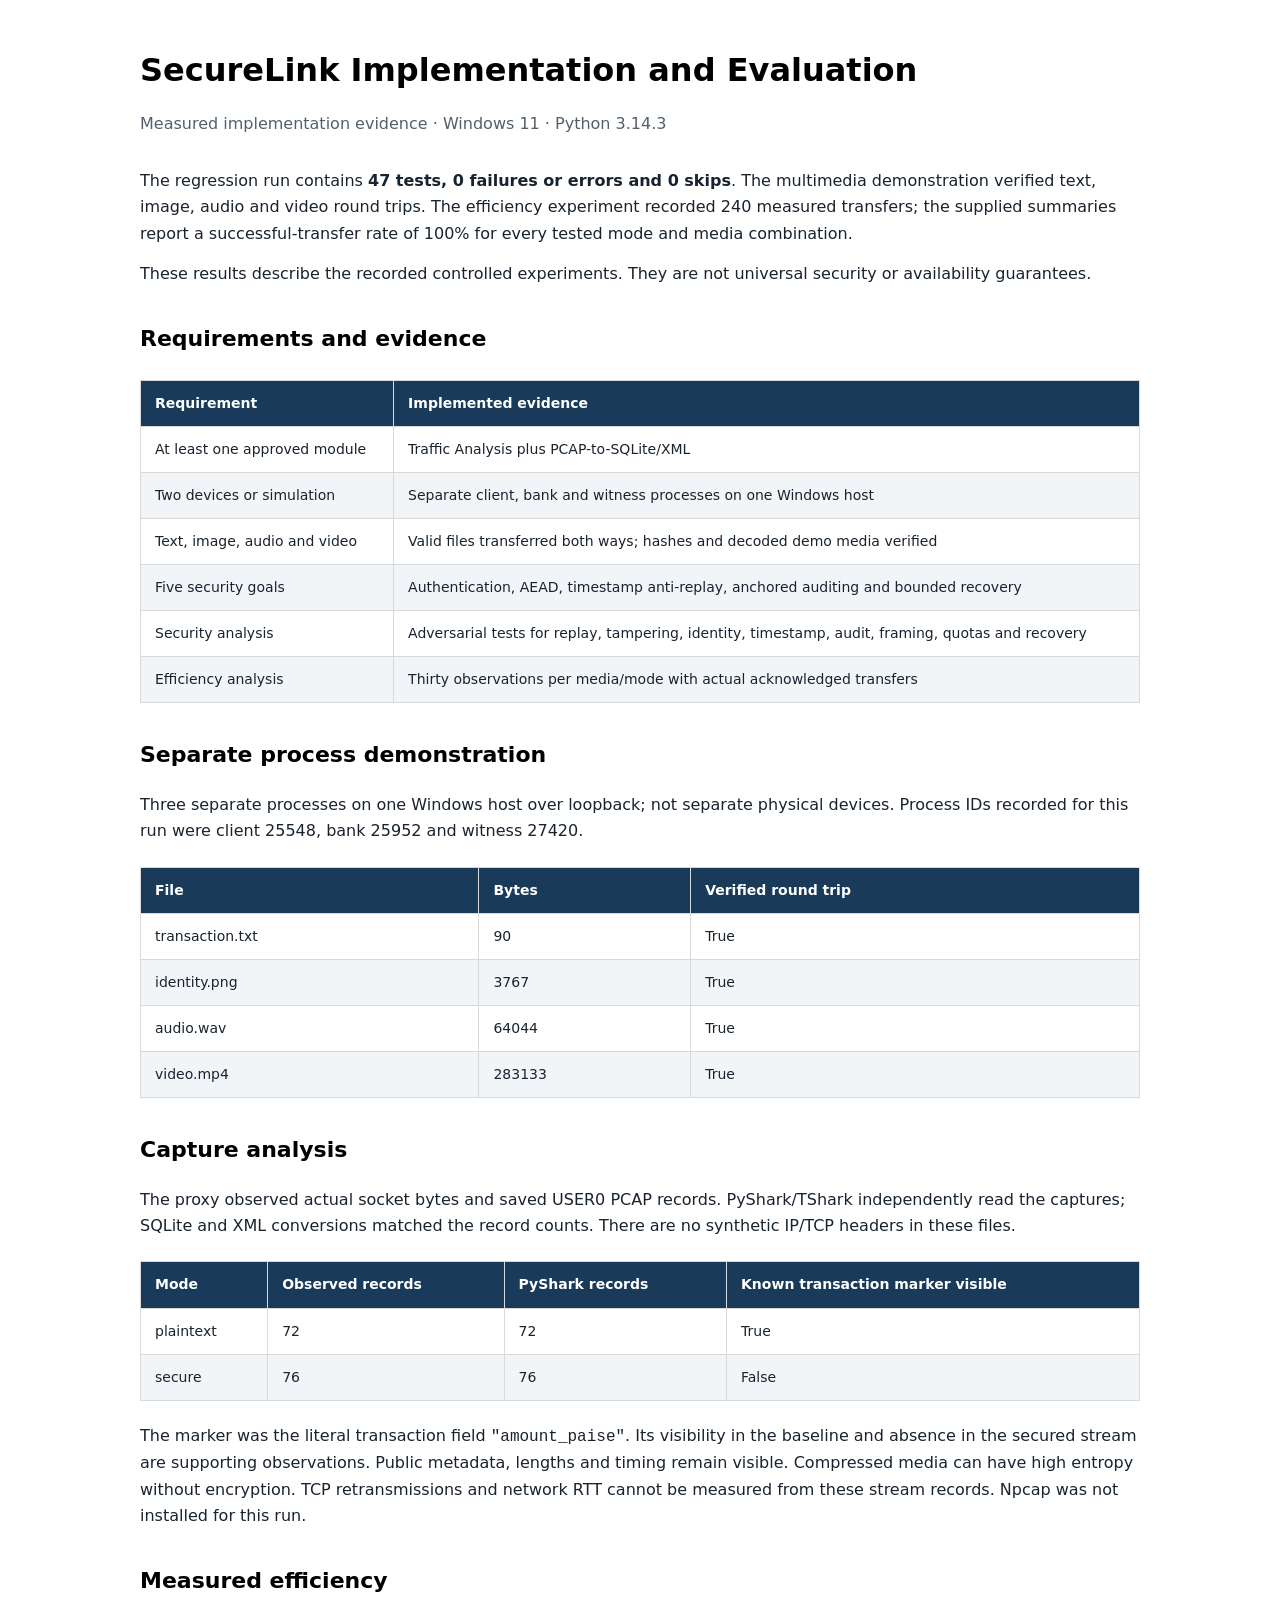
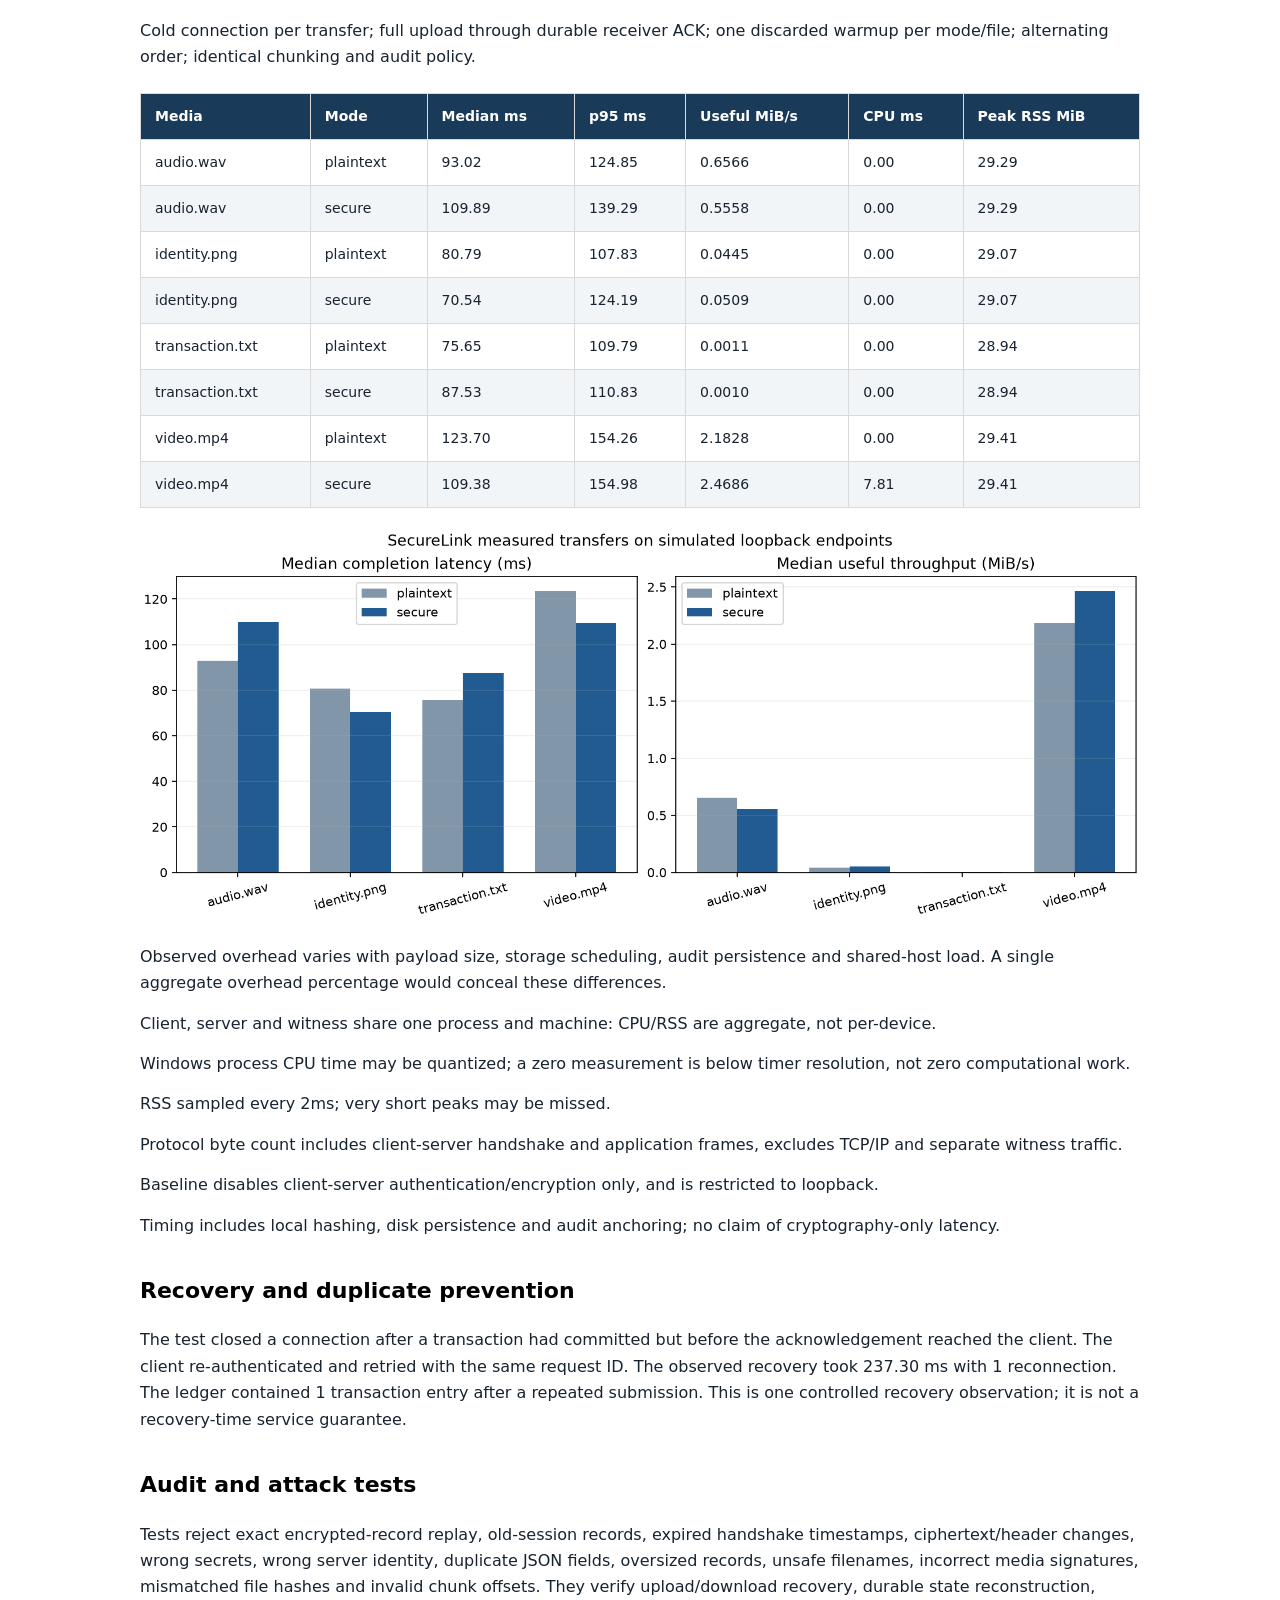
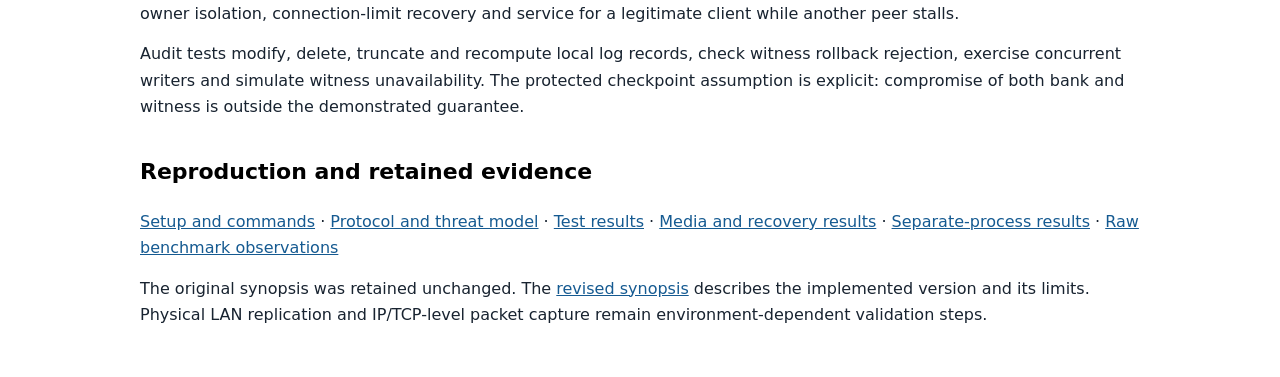
==== docs/EVALUATION.html @ 0df50b8c "Implement SecureLink multimedia security framework and evaluation" ====
<!doctype html><html lang="en"><head><meta charset="utf-8"><meta name="viewport" content="width=device-width,initial-scale=1"><title>SecureLink Implementation and Evaluation</title><style>body{font:16px/1.65 system-ui,Segoe UI,sans-serif;color:#182330;max-width:1000px;margin:50px auto;padding:0 30px}h1{font-size:32px;line-height:1.25;color:#000}h2{font-size:22px;margin-top:34px;color:#000}p{margin:14px 0}table{border-collapse:collapse;width:100%;margin:22px 0;font-size:14px}th,td{border:1px solid #d9d9d9;padding:11px 14px;text-align:left;vertical-align:middle}th{background:#193b59;color:white}tr:nth-child(even){background:#f2f5f8}a{color:#155a91}img{max-width:100%;height:auto}small{color:#4c5865}.meta{color:#52606e;margin-bottom:30px}@media print{body{font-size:11pt;max-width:none;margin:0;padding:0}h1{font-size:22pt}h2{font-size:15pt;break-after:avoid}table{font-size:9pt}tr{break-inside:avoid}a{color:inherit}@page{margin:20mm}}</style></head><body><h1>SecureLink Implementation and Evaluation</h1><p class="meta">Measured implementation evidence · Windows 11 · Python 3.14.3</p><p>The regression run contains <strong>47 tests, 0 failures or errors and 0 skips</strong>. The multimedia demonstration verified text, image, audio and video round trips. The efficiency experiment recorded 240 measured transfers; the supplied summaries report a successful-transfer rate of 100% for every tested mode and media combination.</p><p>These results describe the recorded controlled experiments. They are not universal security or availability guarantees.</p><h2>Requirements and evidence</h2><table><thead><tr><th>Requirement</th><th>Implemented evidence</th></tr></thead><tbody><tr><td>At least one approved module</td><td>Traffic Analysis plus PCAP-to-SQLite/XML</td></tr><tr><td>Two devices or simulation</td><td>Separate client, bank and witness processes on one Windows host</td></tr><tr><td>Text, image, audio and video</td><td>Valid files transferred both ways; hashes and decoded demo media verified</td></tr><tr><td>Five security goals</td><td>Authentication, AEAD, timestamp anti-replay, anchored auditing and bounded recovery</td></tr><tr><td>Security analysis</td><td>Adversarial tests for replay, tampering, identity, timestamp, audit, framing, quotas and recovery</td></tr><tr><td>Efficiency analysis</td><td>Thirty observations per media/mode with actual acknowledged transfers</td></tr></tbody></table><h2>Separate process demonstration</h2><p>Three separate processes on one Windows host over loopback; not separate physical devices. Process IDs recorded for this run were client 25548, bank 25952 and witness 27420.</p><table><thead><tr><th>File</th><th>Bytes</th><th>Verified round trip</th></tr></thead><tbody><tr><td>transaction.txt</td><td>90</td><td>True</td></tr><tr><td>identity.png</td><td>3767</td><td>True</td></tr><tr><td>audio.wav</td><td>64044</td><td>True</td></tr><tr><td>video.mp4</td><td>283133</td><td>True</td></tr></tbody></table><h2>Capture analysis</h2><p>The proxy observed actual socket bytes and saved USER0 PCAP records. PyShark/TShark independently read the captures; SQLite and XML conversions matched the record counts. There are no synthetic IP/TCP headers in these files.</p><table><thead><tr><th>Mode</th><th>Observed records</th><th>PyShark records</th><th>Known transaction marker visible</th></tr></thead><tbody><tr><td>plaintext</td><td>72</td><td>72</td><td>True</td></tr><tr><td>secure</td><td>76</td><td>76</td><td>False</td></tr></tbody></table><p>The marker was the literal transaction field <code>"amount_paise"</code>. Its visibility in the baseline and absence in the secured stream are supporting observations. Public metadata, lengths and timing remain visible. Compressed media can have high entropy without encryption. TCP retransmissions and network RTT cannot be measured from these stream records. Npcap was not installed for this run.</p><h2>Measured efficiency</h2><p>Cold connection per transfer; full upload through durable receiver ACK; one discarded warmup per mode/file; alternating order; identical chunking and audit policy.</p><table><thead><tr><th>Media</th><th>Mode</th><th>Median ms</th><th>p95 ms</th><th>Useful MiB/s</th><th>CPU ms</th><th>Peak RSS MiB</th></tr></thead><tbody><tr><td>audio.wav</td><td>plaintext</td><td>93.02</td><td>124.85</td><td>0.6566</td><td>0.00</td><td>29.29</td></tr><tr><td>audio.wav</td><td>secure</td><td>109.89</td><td>139.29</td><td>0.5558</td><td>0.00</td><td>29.29</td></tr><tr><td>identity.png</td><td>plaintext</td><td>80.79</td><td>107.83</td><td>0.0445</td><td>0.00</td><td>29.07</td></tr><tr><td>identity.png</td><td>secure</td><td>70.54</td><td>124.19</td><td>0.0509</td><td>0.00</td><td>29.07</td></tr><tr><td>transaction.txt</td><td>plaintext</td><td>75.65</td><td>109.79</td><td>0.0011</td><td>0.00</td><td>28.94</td></tr><tr><td>transaction.txt</td><td>secure</td><td>87.53</td><td>110.83</td><td>0.0010</td><td>0.00</td><td>28.94</td></tr><tr><td>video.mp4</td><td>plaintext</td><td>123.70</td><td>154.26</td><td>2.1828</td><td>0.00</td><td>29.41</td></tr><tr><td>video.mp4</td><td>secure</td><td>109.38</td><td>154.98</td><td>2.4686</td><td>7.81</td><td>29.41</td></tr></tbody></table><img src="../results/benchmark_v3/comparison.png" alt="Measured median latency and useful throughput for four media types in secured and plaintext modes"><p>Observed overhead varies with payload size, storage scheduling, audit persistence and shared-host load. A single aggregate overhead percentage would conceal these differences.</p><p>Client, server and witness share one process and machine: CPU/RSS are aggregate, not per-device.</p><p>Windows process CPU time may be quantized; a zero measurement is below timer resolution, not zero computational work.</p><p>RSS sampled every 2ms; very short peaks may be missed.</p><p>Protocol byte count includes client-server handshake and application frames, excludes TCP/IP and separate witness traffic.</p><p>Baseline disables client-server authentication/encryption only, and is restricted to loopback.</p><p>Timing includes local hashing, disk persistence and audit anchoring; no claim of cryptography-only latency.</p><h2>Recovery and duplicate prevention</h2><p>The test closed a connection after a transaction had committed but before the acknowledgement reached the client. The client re-authenticated and retried with the same request ID. The observed recovery took 237.30 ms with 1 reconnection. The ledger contained 1 transaction entry after a repeated submission. This is one controlled recovery observation; it is not a recovery-time service guarantee.</p><h2>Audit and attack tests</h2><p>Tests reject exact encrypted-record replay, old-session records, expired handshake timestamps, ciphertext/header changes, wrong secrets, wrong server identity, duplicate JSON fields, oversized records, unsafe filenames, incorrect media signatures, mismatched file hashes and invalid chunk offsets. They verify upload/download recovery, durable state reconstruction, owner isolation, connection-limit recovery and service for a legitimate client while another peer stalls.</p><p>Audit tests modify, delete, truncate and recompute local log records, check witness rollback rejection, exercise concurrent writers and simulate witness unavailability. The protected checkpoint assumption is explicit: compromise of both bank and witness is outside the demonstrated guarantee.</p><h2>Reproduction and retained evidence</h2><p><a href="../README.md">Setup and commands</a> · <a href="PROTOCOL.md">Protocol and threat model</a> · <a href="../results/security_tests.xml">Test results</a> · <a href="../results/demo_v3/demo_results.json">Media and recovery results</a> · <a href="../results/two_process_v3/results.json">Separate-process results</a> · <a href="../results/benchmark_v3/measurements.csv">Raw benchmark observations</a></p><p>The original synopsis was retained unchanged. The <a href="SYNOPSIS.html">revised synopsis</a> describes the implemented version and its limits. Physical LAN replication and IP/TCP-level packet capture remain environment-dependent validation steps.</p></body></html>
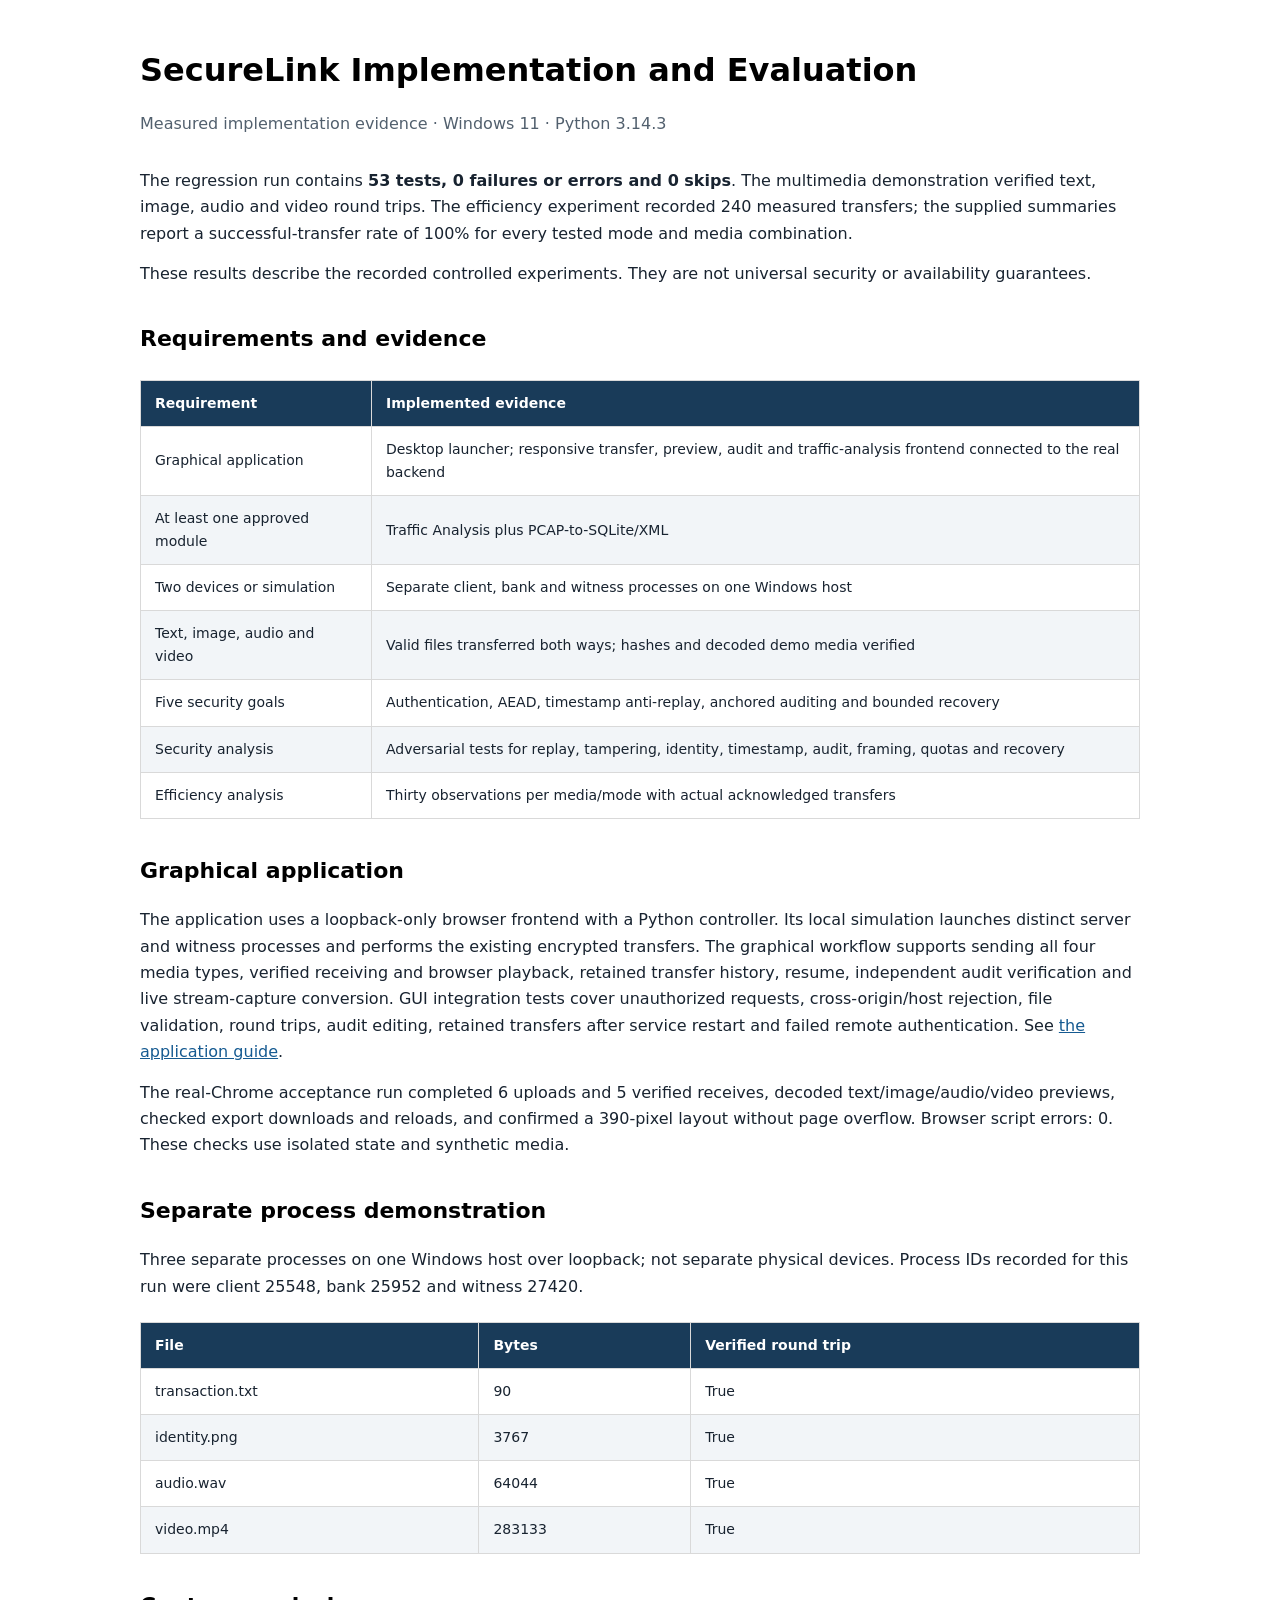
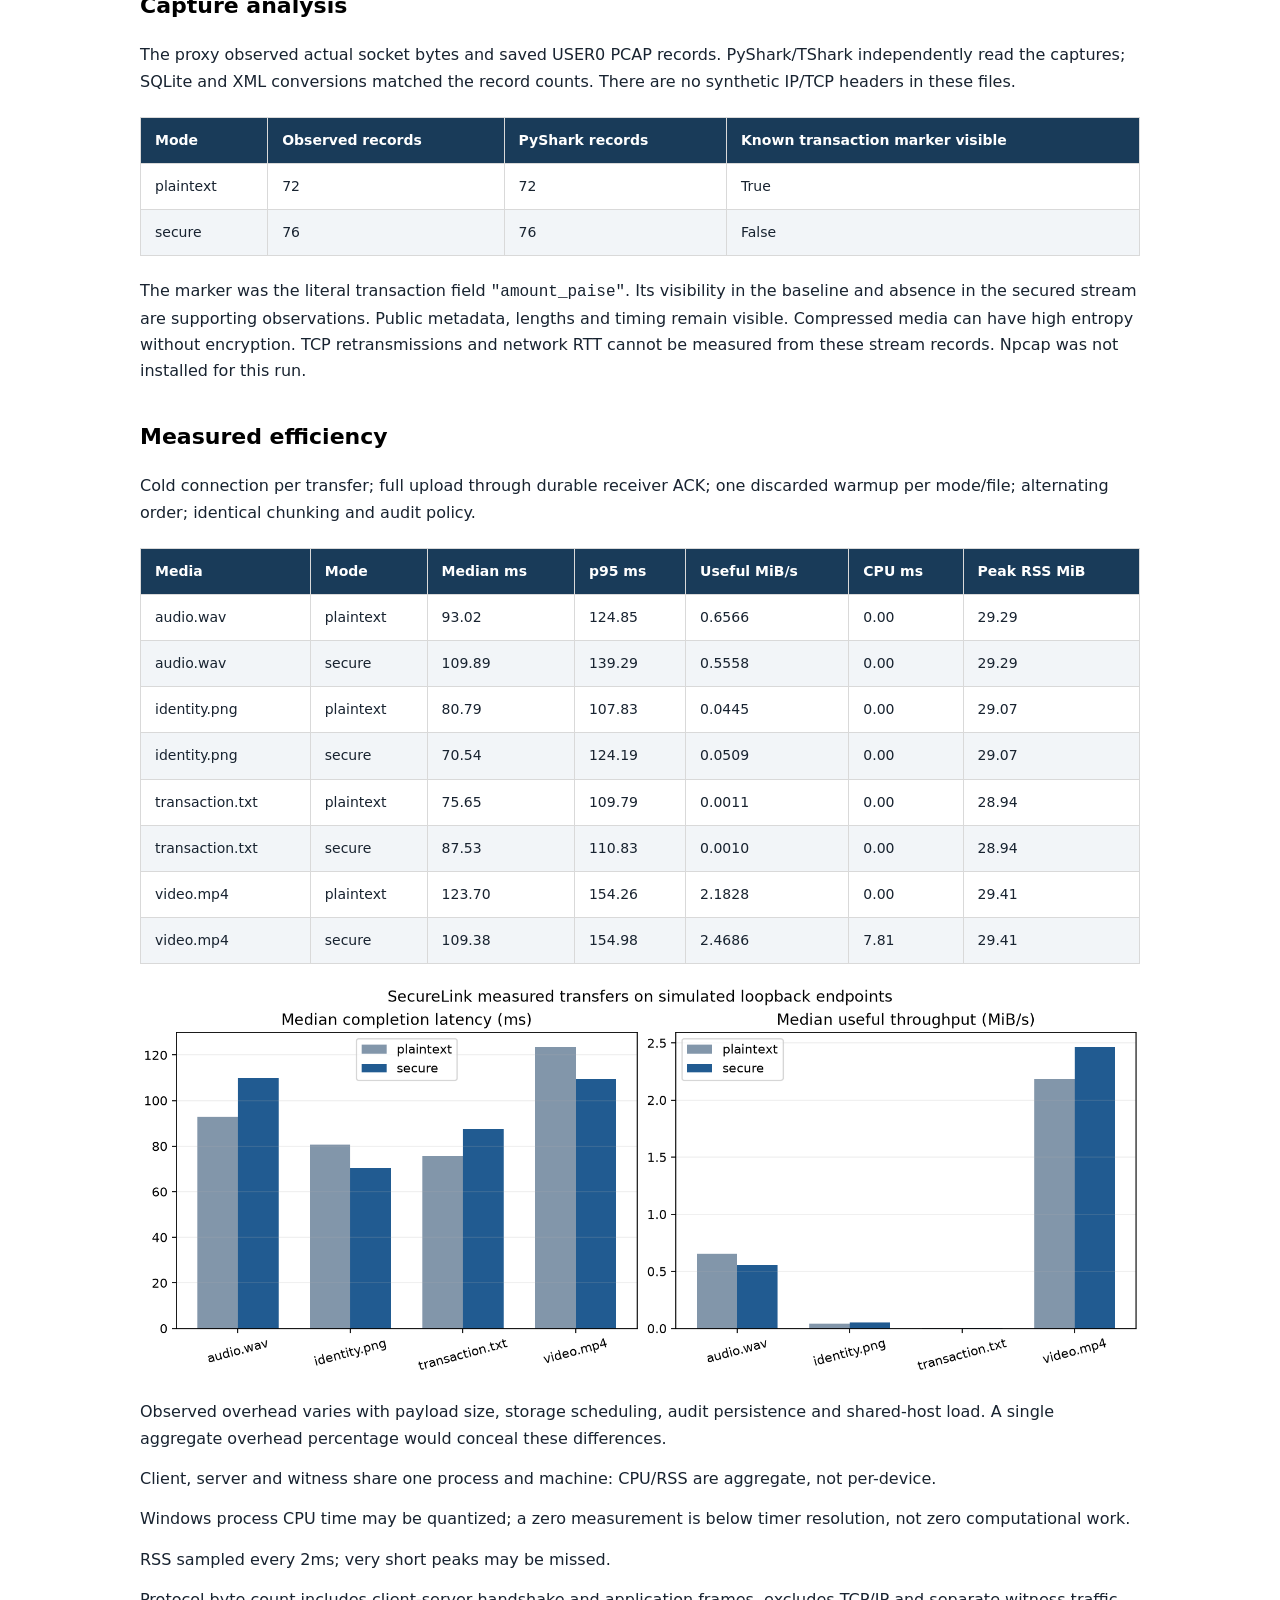
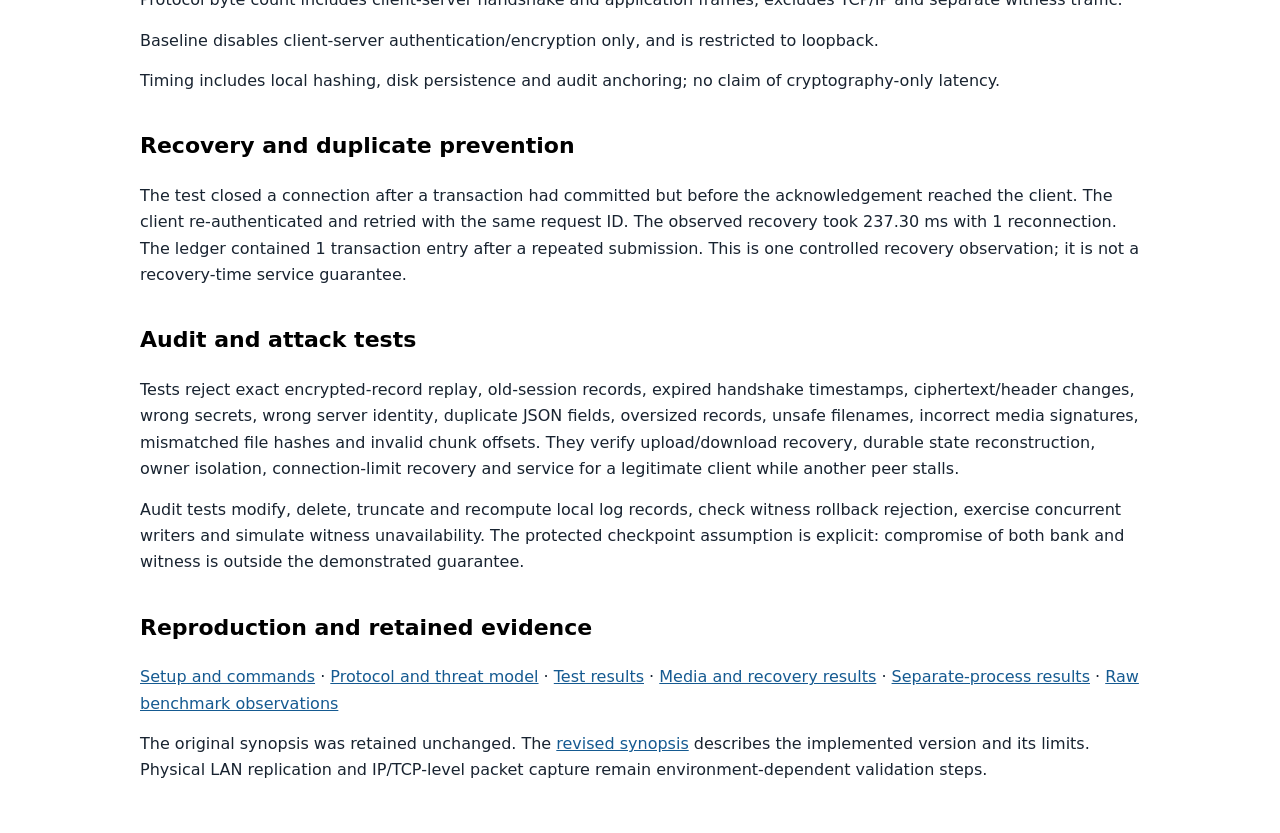
==== commit d35a0cfa: "Add graphical SecureLink application with multimedia previews and security dashboard" ====
--- a/docs/EVALUATION.html
+++ b/docs/EVALUATION.html
@@ -1 +1 @@
-<!doctype html><html lang="en"><head><meta charset="utf-8"><meta name="viewport" content="width=device-width,initial-scale=1"><title>SecureLink Implementation and Evaluation</title><style>body{font:16px/1.65 system-ui,Segoe UI,sans-serif;color:#182330;max-width:1000px;margin:50px auto;padding:0 30px}h1{font-size:32px;line-height:1.25;color:#000}h2{font-size:22px;margin-top:34px;color:#000}p{margin:14px 0}table{border-collapse:collapse;width:100%;margin:22px 0;font-size:14px}th,td{border:1px solid #d9d9d9;padding:11px 14px;text-align:left;vertical-align:middle}th{background:#193b59;color:white}tr:nth-child(even){background:#f2f5f8}a{color:#155a91}img{max-width:100%;height:auto}small{color:#4c5865}.meta{color:#52606e;margin-bottom:30px}@media print{body{font-size:11pt;max-width:none;margin:0;padding:0}h1{font-size:22pt}h2{font-size:15pt;break-after:avoid}table{font-size:9pt}tr{break-inside:avoid}a{color:inherit}@page{margin:20mm}}</style></head><body><h1>SecureLink Implementation and Evaluation</h1><p class="meta">Measured implementation evidence · Windows 11 · Python 3.14.3</p><p>The regression run contains <strong>47 tests, 0 failures or errors and 0 skips</strong>. The multimedia demonstration verified text, image, audio and video round trips. The efficiency experiment recorded 240 measured transfers; the supplied summaries report a successful-transfer rate of 100% for every tested mode and media combination.</p><p>These results describe the recorded controlled experiments. They are not universal security or availability guarantees.</p><h2>Requirements and evidence</h2><table><thead><tr><th>Requirement</th><th>Implemented evidence</th></tr></thead><tbody><tr><td>At least one approved module</td><td>Traffic Analysis plus PCAP-to-SQLite/XML</td></tr><tr><td>Two devices or simulation</td><td>Separate client, bank and witness processes on one Windows host</td></tr><tr><td>Text, image, audio and video</td><td>Valid files transferred both ways; hashes and decoded demo media verified</td></tr><tr><td>Five security goals</td><td>Authentication, AEAD, timestamp anti-replay, anchored auditing and bounded recovery</td></tr><tr><td>Security analysis</td><td>Adversarial tests for replay, tampering, identity, timestamp, audit, framing, quotas and recovery</td></tr><tr><td>Efficiency analysis</td><td>Thirty observations per media/mode with actual acknowledged transfers</td></tr></tbody></table><h2>Separate process demonstration</h2><p>Three separate processes on one Windows host over loopback; not separate physical devices. Process IDs recorded for this run were client 25548, bank 25952 and witness 27420.</p><table><thead><tr><th>File</th><th>Bytes</th><th>Verified round trip</th></tr></thead><tbody><tr><td>transaction.txt</td><td>90</td><td>True</td></tr><tr><td>identity.png</td><td>3767</td><td>True</td></tr><tr><td>audio.wav</td><td>64044</td><td>True</td></tr><tr><td>video.mp4</td><td>283133</td><td>True</td></tr></tbody></table><h2>Capture analysis</h2><p>The proxy observed actual socket bytes and saved USER0 PCAP records. PyShark/TShark independently read the captures; SQLite and XML conversions matched the record counts. There are no synthetic IP/TCP headers in these files.</p><table><thead><tr><th>Mode</th><th>Observed records</th><th>PyShark records</th><th>Known transaction marker visible</th></tr></thead><tbody><tr><td>plaintext</td><td>72</td><td>72</td><td>True</td></tr><tr><td>secure</td><td>76</td><td>76</td><td>False</td></tr></tbody></table><p>The marker was the literal transaction field <code>"amount_paise"</code>. Its visibility in the baseline and absence in the secured stream are supporting observations. Public metadata, lengths and timing remain visible. Compressed media can have high entropy without encryption. TCP retransmissions and network RTT cannot be measured from these stream records. Npcap was not installed for this run.</p><h2>Measured efficiency</h2><p>Cold connection per transfer; full upload through durable receiver ACK; one discarded warmup per mode/file; alternating order; identical chunking and audit policy.</p><table><thead><tr><th>Media</th><th>Mode</th><th>Median ms</th><th>p95 ms</th><th>Useful MiB/s</th><th>CPU ms</th><th>Peak RSS MiB</th></tr></thead><tbody><tr><td>audio.wav</td><td>plaintext</td><td>93.02</td><td>124.85</td><td>0.6566</td><td>0.00</td><td>29.29</td></tr><tr><td>audio.wav</td><td>secure</td><td>109.89</td><td>139.29</td><td>0.5558</td><td>0.00</td><td>29.29</td></tr><tr><td>identity.png</td><td>plaintext</td><td>80.79</td><td>107.83</td><td>0.0445</td><td>0.00</td><td>29.07</td></tr><tr><td>identity.png</td><td>secure</td><td>70.54</td><td>124.19</td><td>0.0509</td><td>0.00</td><td>29.07</td></tr><tr><td>transaction.txt</td><td>plaintext</td><td>75.65</td><td>109.79</td><td>0.0011</td><td>0.00</td><td>28.94</td></tr><tr><td>transaction.txt</td><td>secure</td><td>87.53</td><td>110.83</td><td>0.0010</td><td>0.00</td><td>28.94</td></tr><tr><td>video.mp4</td><td>plaintext</td><td>123.70</td><td>154.26</td><td>2.1828</td><td>0.00</td><td>29.41</td></tr><tr><td>video.mp4</td><td>secure</td><td>109.38</td><td>154.98</td><td>2.4686</td><td>7.81</td><td>29.41</td></tr></tbody></table><img src="../results/benchmark_v3/comparison.png" alt="Measured median latency and useful throughput for four media types in secured and plaintext modes"><p>Observed overhead varies with payload size, storage scheduling, audit persistence and shared-host load. A single aggregate overhead percentage would conceal these differences.</p><p>Client, server and witness share one process and machine: CPU/RSS are aggregate, not per-device.</p><p>Windows process CPU time may be quantized; a zero measurement is below timer resolution, not zero computational work.</p><p>RSS sampled every 2ms; very short peaks may be missed.</p><p>Protocol byte count includes client-server handshake and application frames, excludes TCP/IP and separate witness traffic.</p><p>Baseline disables client-server authentication/encryption only, and is restricted to loopback.</p><p>Timing includes local hashing, disk persistence and audit anchoring; no claim of cryptography-only latency.</p><h2>Recovery and duplicate prevention</h2><p>The test closed a connection after a transaction had committed but before the acknowledgement reached the client. The client re-authenticated and retried with the same request ID. The observed recovery took 237.30 ms with 1 reconnection. The ledger contained 1 transaction entry after a repeated submission. This is one controlled recovery observation; it is not a recovery-time service guarantee.</p><h2>Audit and attack tests</h2><p>Tests reject exact encrypted-record replay, old-session records, expired handshake timestamps, ciphertext/header changes, wrong secrets, wrong server identity, duplicate JSON fields, oversized records, unsafe filenames, incorrect media signatures, mismatched file hashes and invalid chunk offsets. They verify upload/download recovery, durable state reconstruction, owner isolation, connection-limit recovery and service for a legitimate client while another peer stalls.</p><p>Audit tests modify, delete, truncate and recompute local log records, check witness rollback rejection, exercise concurrent writers and simulate witness unavailability. The protected checkpoint assumption is explicit: compromise of both bank and witness is outside the demonstrated guarantee.</p><h2>Reproduction and retained evidence</h2><p><a href="../README.md">Setup and commands</a> · <a href="PROTOCOL.md">Protocol and threat model</a> · <a href="../results/security_tests.xml">Test results</a> · <a href="../results/demo_v3/demo_results.json">Media and recovery results</a> · <a href="../results/two_process_v3/results.json">Separate-process results</a> · <a href="../results/benchmark_v3/measurements.csv">Raw benchmark observations</a></p><p>The original synopsis was retained unchanged. The <a href="SYNOPSIS.html">revised synopsis</a> describes the implemented version and its limits. Physical LAN replication and IP/TCP-level packet capture remain environment-dependent validation steps.</p></body></html>+<!doctype html><html lang="en"><head><meta charset="utf-8"><meta name="viewport" content="width=device-width,initial-scale=1"><title>SecureLink Implementation and Evaluation</title><style>body{font:16px/1.65 system-ui,Segoe UI,sans-serif;color:#182330;max-width:1000px;margin:50px auto;padding:0 30px}h1{font-size:32px;line-height:1.25;color:#000}h2{font-size:22px;margin-top:34px;color:#000}p{margin:14px 0}table{border-collapse:collapse;width:100%;margin:22px 0;font-size:14px}th,td{border:1px solid #d9d9d9;padding:11px 14px;text-align:left;vertical-align:middle}th{background:#193b59;color:white}tr:nth-child(even){background:#f2f5f8}a{color:#155a91}img{max-width:100%;height:auto}small{color:#4c5865}.meta{color:#52606e;margin-bottom:30px}@media print{body{font-size:11pt;max-width:none;margin:0;padding:0}h1{font-size:22pt}h2{font-size:15pt;break-after:avoid}table{font-size:9pt}tr{break-inside:avoid}a{color:inherit}@page{margin:20mm}}</style></head><body><h1>SecureLink Implementation and Evaluation</h1><p class="meta">Measured implementation evidence · Windows 11 · Python 3.14.3</p><p>The regression run contains <strong>53 tests, 0 failures or errors and 0 skips</strong>. The multimedia demonstration verified text, image, audio and video round trips. The efficiency experiment recorded 240 measured transfers; the supplied summaries report a successful-transfer rate of 100% for every tested mode and media combination.</p><p>These results describe the recorded controlled experiments. They are not universal security or availability guarantees.</p><h2>Requirements and evidence</h2><table><thead><tr><th>Requirement</th><th>Implemented evidence</th></tr></thead><tbody><tr><td>Graphical application</td><td>Desktop launcher; responsive transfer, preview, audit and traffic-analysis frontend connected to the real backend</td></tr><tr><td>At least one approved module</td><td>Traffic Analysis plus PCAP-to-SQLite/XML</td></tr><tr><td>Two devices or simulation</td><td>Separate client, bank and witness processes on one Windows host</td></tr><tr><td>Text, image, audio and video</td><td>Valid files transferred both ways; hashes and decoded demo media verified</td></tr><tr><td>Five security goals</td><td>Authentication, AEAD, timestamp anti-replay, anchored auditing and bounded recovery</td></tr><tr><td>Security analysis</td><td>Adversarial tests for replay, tampering, identity, timestamp, audit, framing, quotas and recovery</td></tr><tr><td>Efficiency analysis</td><td>Thirty observations per media/mode with actual acknowledged transfers</td></tr></tbody></table><h2>Graphical application</h2><p>The application uses a loopback-only browser frontend with a Python controller. Its local simulation launches distinct server and witness processes and performs the existing encrypted transfers. The graphical workflow supports sending all four media types, verified receiving and browser playback, retained transfer history, resume, independent audit verification and live stream-capture conversion. GUI integration tests cover unauthorized requests, cross-origin/host rejection, file validation, round trips, audit editing, retained transfers after service restart and failed remote authentication. See <a href="GUI.md">the application guide</a>.</p><p>The real-Chrome acceptance run completed 6 uploads and 5 verified receives, decoded text/image/audio/video previews, checked export downloads and reloads, and confirmed a 390-pixel layout without page overflow. Browser script errors: 0. These checks use isolated state and synthetic media.</p><h2>Separate process demonstration</h2><p>Three separate processes on one Windows host over loopback; not separate physical devices. Process IDs recorded for this run were client 25548, bank 25952 and witness 27420.</p><table><thead><tr><th>File</th><th>Bytes</th><th>Verified round trip</th></tr></thead><tbody><tr><td>transaction.txt</td><td>90</td><td>True</td></tr><tr><td>identity.png</td><td>3767</td><td>True</td></tr><tr><td>audio.wav</td><td>64044</td><td>True</td></tr><tr><td>video.mp4</td><td>283133</td><td>True</td></tr></tbody></table><h2>Capture analysis</h2><p>The proxy observed actual socket bytes and saved USER0 PCAP records. PyShark/TShark independently read the captures; SQLite and XML conversions matched the record counts. There are no synthetic IP/TCP headers in these files.</p><table><thead><tr><th>Mode</th><th>Observed records</th><th>PyShark records</th><th>Known transaction marker visible</th></tr></thead><tbody><tr><td>plaintext</td><td>72</td><td>72</td><td>True</td></tr><tr><td>secure</td><td>76</td><td>76</td><td>False</td></tr></tbody></table><p>The marker was the literal transaction field <code>"amount_paise"</code>. Its visibility in the baseline and absence in the secured stream are supporting observations. Public metadata, lengths and timing remain visible. Compressed media can have high entropy without encryption. TCP retransmissions and network RTT cannot be measured from these stream records. Npcap was not installed for this run.</p><h2>Measured efficiency</h2><p>Cold connection per transfer; full upload through durable receiver ACK; one discarded warmup per mode/file; alternating order; identical chunking and audit policy.</p><table><thead><tr><th>Media</th><th>Mode</th><th>Median ms</th><th>p95 ms</th><th>Useful MiB/s</th><th>CPU ms</th><th>Peak RSS MiB</th></tr></thead><tbody><tr><td>audio.wav</td><td>plaintext</td><td>93.02</td><td>124.85</td><td>0.6566</td><td>0.00</td><td>29.29</td></tr><tr><td>audio.wav</td><td>secure</td><td>109.89</td><td>139.29</td><td>0.5558</td><td>0.00</td><td>29.29</td></tr><tr><td>identity.png</td><td>plaintext</td><td>80.79</td><td>107.83</td><td>0.0445</td><td>0.00</td><td>29.07</td></tr><tr><td>identity.png</td><td>secure</td><td>70.54</td><td>124.19</td><td>0.0509</td><td>0.00</td><td>29.07</td></tr><tr><td>transaction.txt</td><td>plaintext</td><td>75.65</td><td>109.79</td><td>0.0011</td><td>0.00</td><td>28.94</td></tr><tr><td>transaction.txt</td><td>secure</td><td>87.53</td><td>110.83</td><td>0.0010</td><td>0.00</td><td>28.94</td></tr><tr><td>video.mp4</td><td>plaintext</td><td>123.70</td><td>154.26</td><td>2.1828</td><td>0.00</td><td>29.41</td></tr><tr><td>video.mp4</td><td>secure</td><td>109.38</td><td>154.98</td><td>2.4686</td><td>7.81</td><td>29.41</td></tr></tbody></table><img src="../results/benchmark_v3/comparison.png" alt="Measured median latency and useful throughput for four media types in secured and plaintext modes"><p>Observed overhead varies with payload size, storage scheduling, audit persistence and shared-host load. A single aggregate overhead percentage would conceal these differences.</p><p>Client, server and witness share one process and machine: CPU/RSS are aggregate, not per-device.</p><p>Windows process CPU time may be quantized; a zero measurement is below timer resolution, not zero computational work.</p><p>RSS sampled every 2ms; very short peaks may be missed.</p><p>Protocol byte count includes client-server handshake and application frames, excludes TCP/IP and separate witness traffic.</p><p>Baseline disables client-server authentication/encryption only, and is restricted to loopback.</p><p>Timing includes local hashing, disk persistence and audit anchoring; no claim of cryptography-only latency.</p><h2>Recovery and duplicate prevention</h2><p>The test closed a connection after a transaction had committed but before the acknowledgement reached the client. The client re-authenticated and retried with the same request ID. The observed recovery took 237.30 ms with 1 reconnection. The ledger contained 1 transaction entry after a repeated submission. This is one controlled recovery observation; it is not a recovery-time service guarantee.</p><h2>Audit and attack tests</h2><p>Tests reject exact encrypted-record replay, old-session records, expired handshake timestamps, ciphertext/header changes, wrong secrets, wrong server identity, duplicate JSON fields, oversized records, unsafe filenames, incorrect media signatures, mismatched file hashes and invalid chunk offsets. They verify upload/download recovery, durable state reconstruction, owner isolation, connection-limit recovery and service for a legitimate client while another peer stalls.</p><p>Audit tests modify, delete, truncate and recompute local log records, check witness rollback rejection, exercise concurrent writers and simulate witness unavailability. The protected checkpoint assumption is explicit: compromise of both bank and witness is outside the demonstrated guarantee.</p><h2>Reproduction and retained evidence</h2><p><a href="../README.md">Setup and commands</a> · <a href="PROTOCOL.md">Protocol and threat model</a> · <a href="../results/security_tests.xml">Test results</a> · <a href="../results/demo_v3/demo_results.json">Media and recovery results</a> · <a href="../results/two_process_v3/results.json">Separate-process results</a> · <a href="../results/benchmark_v3/measurements.csv">Raw benchmark observations</a></p><p>The original synopsis was retained unchanged. The <a href="SYNOPSIS.html">revised synopsis</a> describes the implemented version and its limits. Physical LAN replication and IP/TCP-level packet capture remain environment-dependent validation steps.</p></body></html>
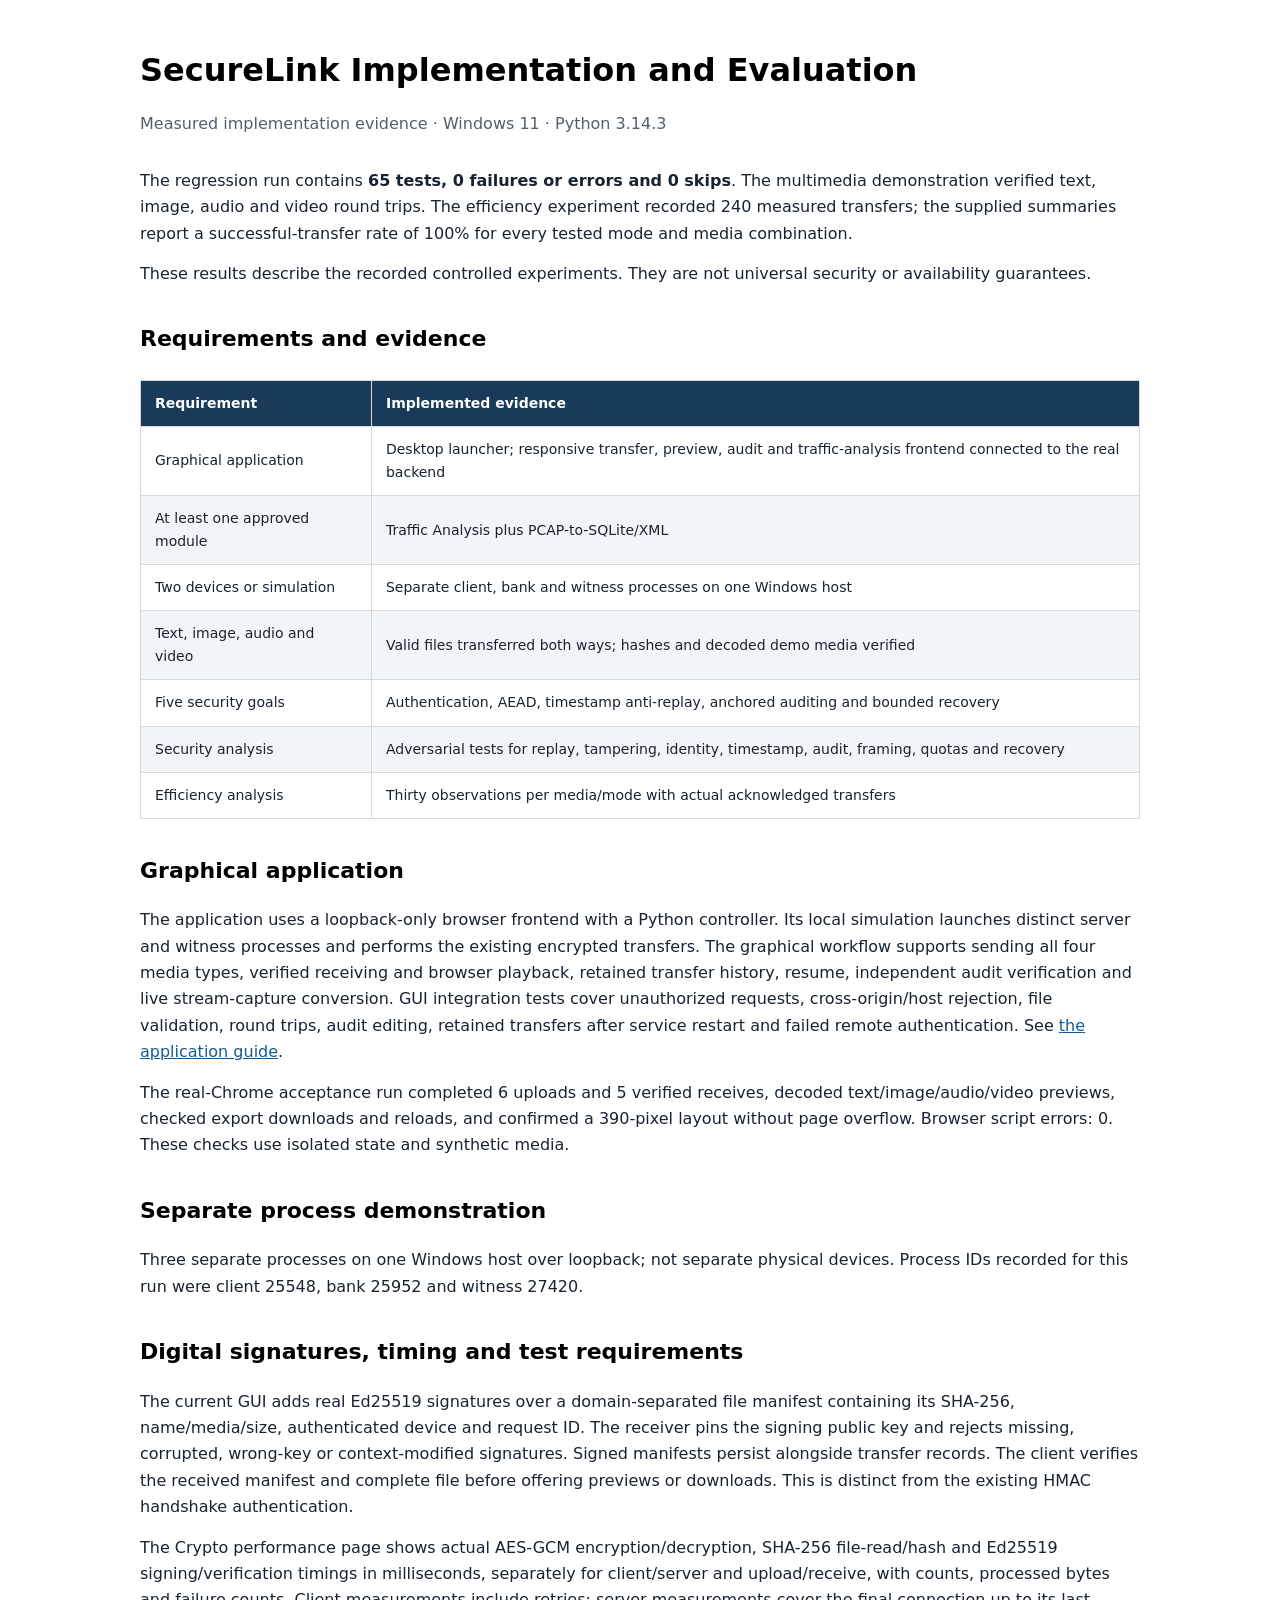
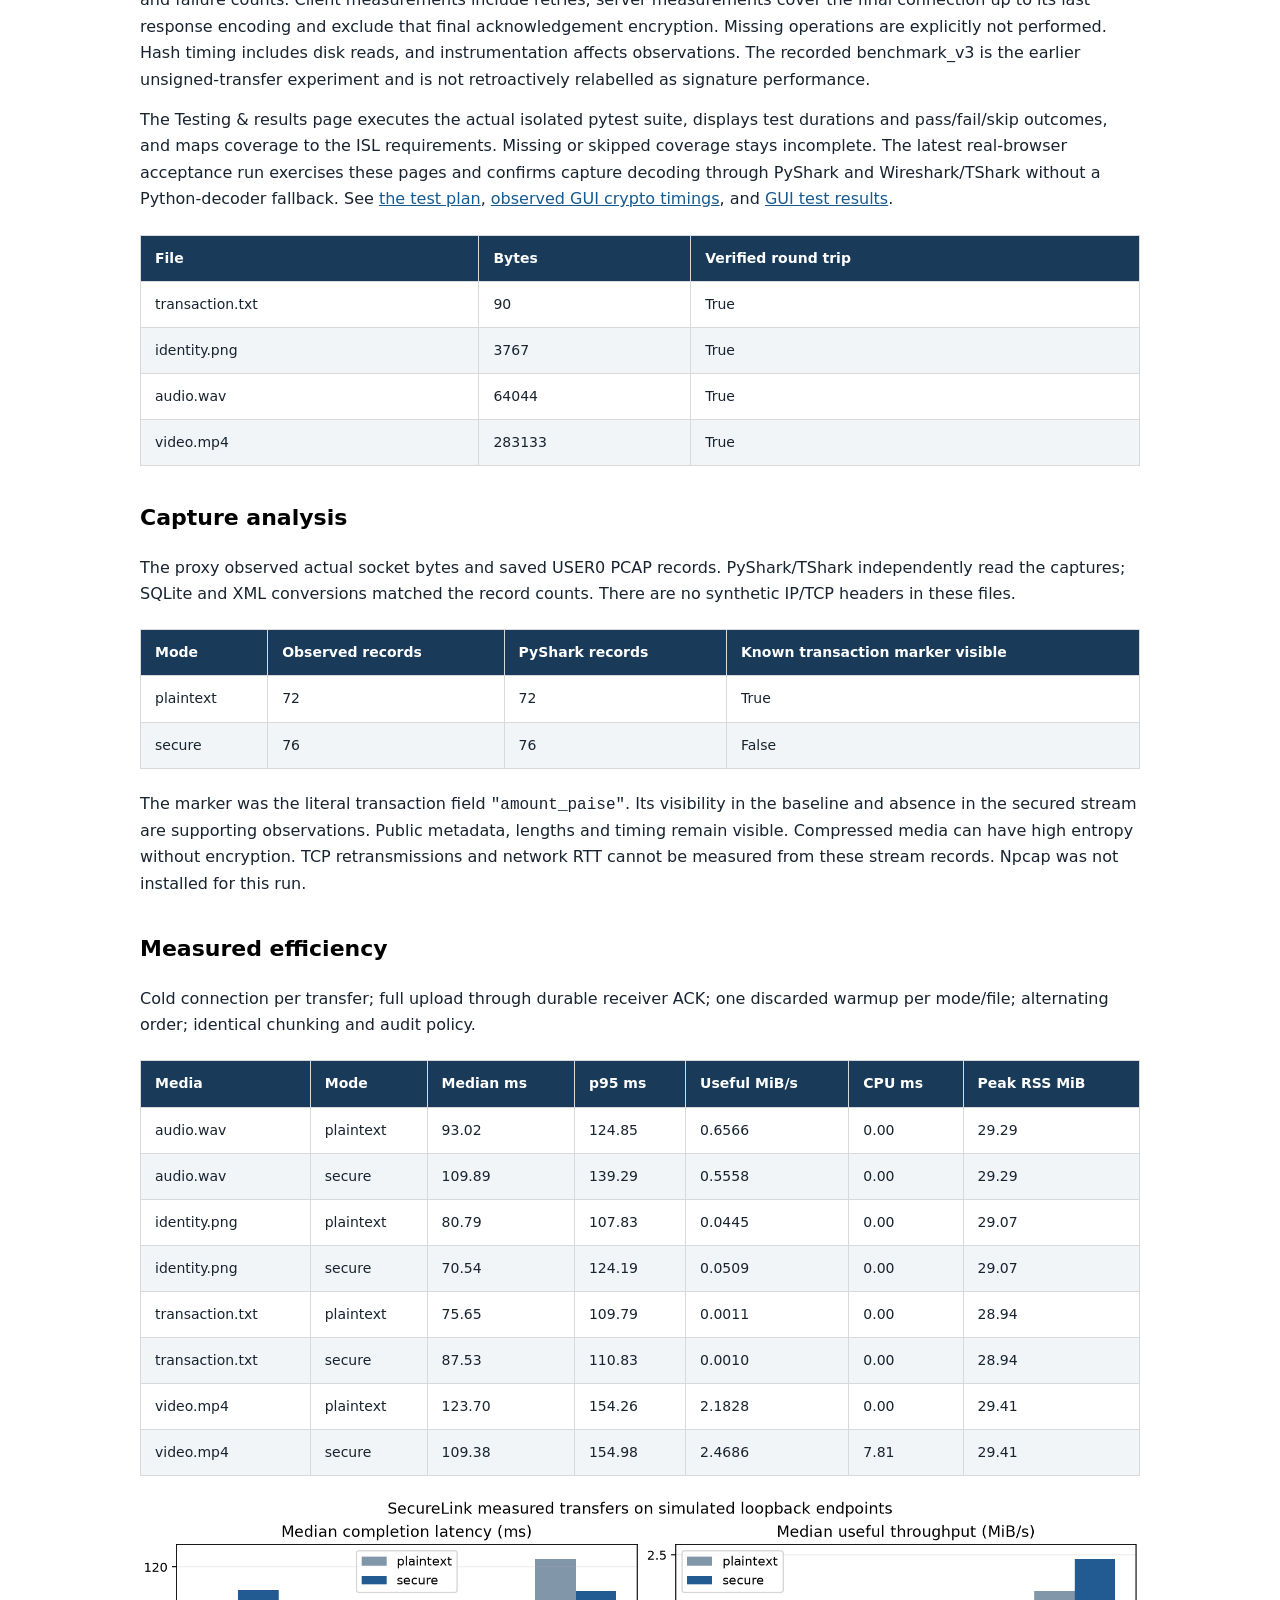
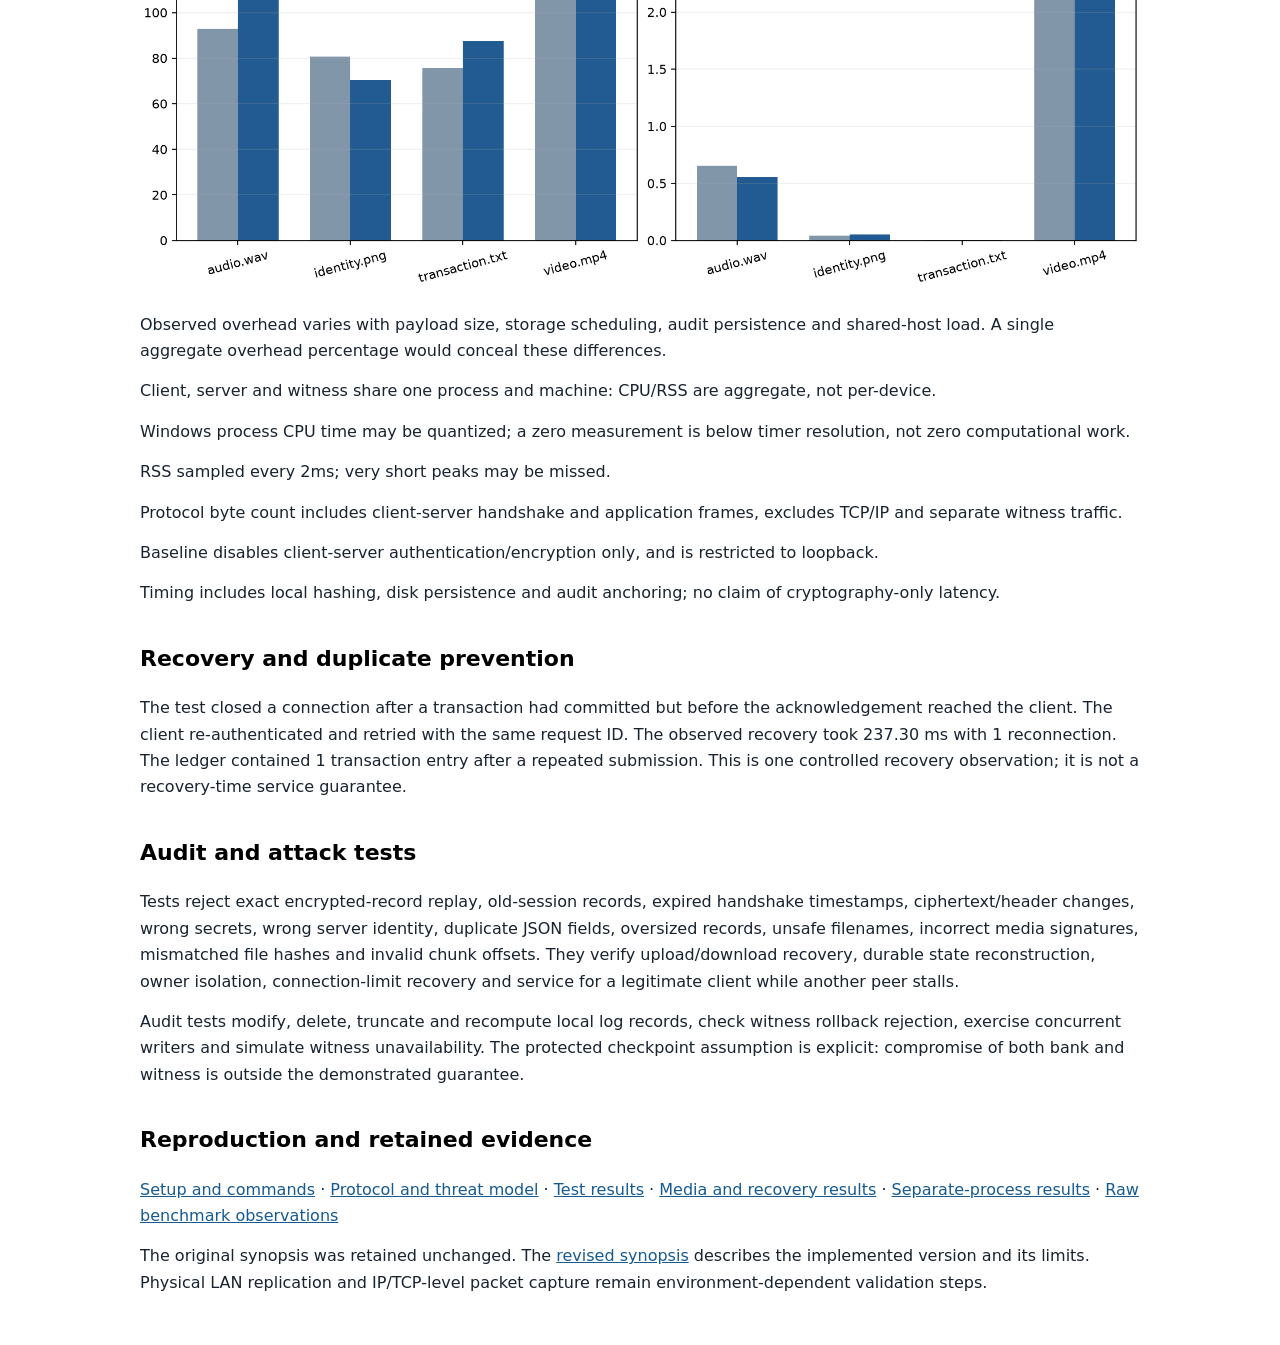
==== commit b591665f: "Add Ed25519 signatures, measured crypto timings, GUI test results, and PyShark-only decoding" ====
--- a/docs/EVALUATION.html
+++ b/docs/EVALUATION.html
@@ -1 +1 @@
-<!doctype html><html lang="en"><head><meta charset="utf-8"><meta name="viewport" content="width=device-width,initial-scale=1"><title>SecureLink Implementation and Evaluation</title><style>body{font:16px/1.65 system-ui,Segoe UI,sans-serif;color:#182330;max-width:1000px;margin:50px auto;padding:0 30px}h1{font-size:32px;line-height:1.25;color:#000}h2{font-size:22px;margin-top:34px;color:#000}p{margin:14px 0}table{border-collapse:collapse;width:100%;margin:22px 0;font-size:14px}th,td{border:1px solid #d9d9d9;padding:11px 14px;text-align:left;vertical-align:middle}th{background:#193b59;color:white}tr:nth-child(even){background:#f2f5f8}a{color:#155a91}img{max-width:100%;height:auto}small{color:#4c5865}.meta{color:#52606e;margin-bottom:30px}@media print{body{font-size:11pt;max-width:none;margin:0;padding:0}h1{font-size:22pt}h2{font-size:15pt;break-after:avoid}table{font-size:9pt}tr{break-inside:avoid}a{color:inherit}@page{margin:20mm}}</style></head><body><h1>SecureLink Implementation and Evaluation</h1><p class="meta">Measured implementation evidence · Windows 11 · Python 3.14.3</p><p>The regression run contains <strong>53 tests, 0 failures or errors and 0 skips</strong>. The multimedia demonstration verified text, image, audio and video round trips. The efficiency experiment recorded 240 measured transfers; the supplied summaries report a successful-transfer rate of 100% for every tested mode and media combination.</p><p>These results describe the recorded controlled experiments. They are not universal security or availability guarantees.</p><h2>Requirements and evidence</h2><table><thead><tr><th>Requirement</th><th>Implemented evidence</th></tr></thead><tbody><tr><td>Graphical application</td><td>Desktop launcher; responsive transfer, preview, audit and traffic-analysis frontend connected to the real backend</td></tr><tr><td>At least one approved module</td><td>Traffic Analysis plus PCAP-to-SQLite/XML</td></tr><tr><td>Two devices or simulation</td><td>Separate client, bank and witness processes on one Windows host</td></tr><tr><td>Text, image, audio and video</td><td>Valid files transferred both ways; hashes and decoded demo media verified</td></tr><tr><td>Five security goals</td><td>Authentication, AEAD, timestamp anti-replay, anchored auditing and bounded recovery</td></tr><tr><td>Security analysis</td><td>Adversarial tests for replay, tampering, identity, timestamp, audit, framing, quotas and recovery</td></tr><tr><td>Efficiency analysis</td><td>Thirty observations per media/mode with actual acknowledged transfers</td></tr></tbody></table><h2>Graphical application</h2><p>The application uses a loopback-only browser frontend with a Python controller. Its local simulation launches distinct server and witness processes and performs the existing encrypted transfers. The graphical workflow supports sending all four media types, verified receiving and browser playback, retained transfer history, resume, independent audit verification and live stream-capture conversion. GUI integration tests cover unauthorized requests, cross-origin/host rejection, file validation, round trips, audit editing, retained transfers after service restart and failed remote authentication. See <a href="GUI.md">the application guide</a>.</p><p>The real-Chrome acceptance run completed 6 uploads and 5 verified receives, decoded text/image/audio/video previews, checked export downloads and reloads, and confirmed a 390-pixel layout without page overflow. Browser script errors: 0. These checks use isolated state and synthetic media.</p><h2>Separate process demonstration</h2><p>Three separate processes on one Windows host over loopback; not separate physical devices. Process IDs recorded for this run were client 25548, bank 25952 and witness 27420.</p><table><thead><tr><th>File</th><th>Bytes</th><th>Verified round trip</th></tr></thead><tbody><tr><td>transaction.txt</td><td>90</td><td>True</td></tr><tr><td>identity.png</td><td>3767</td><td>True</td></tr><tr><td>audio.wav</td><td>64044</td><td>True</td></tr><tr><td>video.mp4</td><td>283133</td><td>True</td></tr></tbody></table><h2>Capture analysis</h2><p>The proxy observed actual socket bytes and saved USER0 PCAP records. PyShark/TShark independently read the captures; SQLite and XML conversions matched the record counts. There are no synthetic IP/TCP headers in these files.</p><table><thead><tr><th>Mode</th><th>Observed records</th><th>PyShark records</th><th>Known transaction marker visible</th></tr></thead><tbody><tr><td>plaintext</td><td>72</td><td>72</td><td>True</td></tr><tr><td>secure</td><td>76</td><td>76</td><td>False</td></tr></tbody></table><p>The marker was the literal transaction field <code>"amount_paise"</code>. Its visibility in the baseline and absence in the secured stream are supporting observations. Public metadata, lengths and timing remain visible. Compressed media can have high entropy without encryption. TCP retransmissions and network RTT cannot be measured from these stream records. Npcap was not installed for this run.</p><h2>Measured efficiency</h2><p>Cold connection per transfer; full upload through durable receiver ACK; one discarded warmup per mode/file; alternating order; identical chunking and audit policy.</p><table><thead><tr><th>Media</th><th>Mode</th><th>Median ms</th><th>p95 ms</th><th>Useful MiB/s</th><th>CPU ms</th><th>Peak RSS MiB</th></tr></thead><tbody><tr><td>audio.wav</td><td>plaintext</td><td>93.02</td><td>124.85</td><td>0.6566</td><td>0.00</td><td>29.29</td></tr><tr><td>audio.wav</td><td>secure</td><td>109.89</td><td>139.29</td><td>0.5558</td><td>0.00</td><td>29.29</td></tr><tr><td>identity.png</td><td>plaintext</td><td>80.79</td><td>107.83</td><td>0.0445</td><td>0.00</td><td>29.07</td></tr><tr><td>identity.png</td><td>secure</td><td>70.54</td><td>124.19</td><td>0.0509</td><td>0.00</td><td>29.07</td></tr><tr><td>transaction.txt</td><td>plaintext</td><td>75.65</td><td>109.79</td><td>0.0011</td><td>0.00</td><td>28.94</td></tr><tr><td>transaction.txt</td><td>secure</td><td>87.53</td><td>110.83</td><td>0.0010</td><td>0.00</td><td>28.94</td></tr><tr><td>video.mp4</td><td>plaintext</td><td>123.70</td><td>154.26</td><td>2.1828</td><td>0.00</td><td>29.41</td></tr><tr><td>video.mp4</td><td>secure</td><td>109.38</td><td>154.98</td><td>2.4686</td><td>7.81</td><td>29.41</td></tr></tbody></table><img src="../results/benchmark_v3/comparison.png" alt="Measured median latency and useful throughput for four media types in secured and plaintext modes"><p>Observed overhead varies with payload size, storage scheduling, audit persistence and shared-host load. A single aggregate overhead percentage would conceal these differences.</p><p>Client, server and witness share one process and machine: CPU/RSS are aggregate, not per-device.</p><p>Windows process CPU time may be quantized; a zero measurement is below timer resolution, not zero computational work.</p><p>RSS sampled every 2ms; very short peaks may be missed.</p><p>Protocol byte count includes client-server handshake and application frames, excludes TCP/IP and separate witness traffic.</p><p>Baseline disables client-server authentication/encryption only, and is restricted to loopback.</p><p>Timing includes local hashing, disk persistence and audit anchoring; no claim of cryptography-only latency.</p><h2>Recovery and duplicate prevention</h2><p>The test closed a connection after a transaction had committed but before the acknowledgement reached the client. The client re-authenticated and retried with the same request ID. The observed recovery took 237.30 ms with 1 reconnection. The ledger contained 1 transaction entry after a repeated submission. This is one controlled recovery observation; it is not a recovery-time service guarantee.</p><h2>Audit and attack tests</h2><p>Tests reject exact encrypted-record replay, old-session records, expired handshake timestamps, ciphertext/header changes, wrong secrets, wrong server identity, duplicate JSON fields, oversized records, unsafe filenames, incorrect media signatures, mismatched file hashes and invalid chunk offsets. They verify upload/download recovery, durable state reconstruction, owner isolation, connection-limit recovery and service for a legitimate client while another peer stalls.</p><p>Audit tests modify, delete, truncate and recompute local log records, check witness rollback rejection, exercise concurrent writers and simulate witness unavailability. The protected checkpoint assumption is explicit: compromise of both bank and witness is outside the demonstrated guarantee.</p><h2>Reproduction and retained evidence</h2><p><a href="../README.md">Setup and commands</a> · <a href="PROTOCOL.md">Protocol and threat model</a> · <a href="../results/security_tests.xml">Test results</a> · <a href="../results/demo_v3/demo_results.json">Media and recovery results</a> · <a href="../results/two_process_v3/results.json">Separate-process results</a> · <a href="../results/benchmark_v3/measurements.csv">Raw benchmark observations</a></p><p>The original synopsis was retained unchanged. The <a href="SYNOPSIS.html">revised synopsis</a> describes the implemented version and its limits. Physical LAN replication and IP/TCP-level packet capture remain environment-dependent validation steps.</p></body></html>+<!doctype html><html lang="en"><head><meta charset="utf-8"><meta name="viewport" content="width=device-width,initial-scale=1"><title>SecureLink Implementation and Evaluation</title><style>body{font:16px/1.65 system-ui,Segoe UI,sans-serif;color:#182330;max-width:1000px;margin:50px auto;padding:0 30px}h1{font-size:32px;line-height:1.25;color:#000}h2{font-size:22px;margin-top:34px;color:#000}p{margin:14px 0}table{border-collapse:collapse;width:100%;margin:22px 0;font-size:14px}th,td{border:1px solid #d9d9d9;padding:11px 14px;text-align:left;vertical-align:middle}th{background:#193b59;color:white}tr:nth-child(even){background:#f2f5f8}a{color:#155a91}img{max-width:100%;height:auto}small{color:#4c5865}.meta{color:#52606e;margin-bottom:30px}@media print{body{font-size:11pt;max-width:none;margin:0;padding:0}h1{font-size:22pt}h2{font-size:15pt;break-after:avoid}table{font-size:9pt}tr{break-inside:avoid}a{color:inherit}@page{margin:20mm}}</style></head><body><h1>SecureLink Implementation and Evaluation</h1><p class="meta">Measured implementation evidence · Windows 11 · Python 3.14.3</p><p>The regression run contains <strong>65 tests, 0 failures or errors and 0 skips</strong>. The multimedia demonstration verified text, image, audio and video round trips. The efficiency experiment recorded 240 measured transfers; the supplied summaries report a successful-transfer rate of 100% for every tested mode and media combination.</p><p>These results describe the recorded controlled experiments. They are not universal security or availability guarantees.</p><h2>Requirements and evidence</h2><table><thead><tr><th>Requirement</th><th>Implemented evidence</th></tr></thead><tbody><tr><td>Graphical application</td><td>Desktop launcher; responsive transfer, preview, audit and traffic-analysis frontend connected to the real backend</td></tr><tr><td>At least one approved module</td><td>Traffic Analysis plus PCAP-to-SQLite/XML</td></tr><tr><td>Two devices or simulation</td><td>Separate client, bank and witness processes on one Windows host</td></tr><tr><td>Text, image, audio and video</td><td>Valid files transferred both ways; hashes and decoded demo media verified</td></tr><tr><td>Five security goals</td><td>Authentication, AEAD, timestamp anti-replay, anchored auditing and bounded recovery</td></tr><tr><td>Security analysis</td><td>Adversarial tests for replay, tampering, identity, timestamp, audit, framing, quotas and recovery</td></tr><tr><td>Efficiency analysis</td><td>Thirty observations per media/mode with actual acknowledged transfers</td></tr></tbody></table><h2>Graphical application</h2><p>The application uses a loopback-only browser frontend with a Python controller. Its local simulation launches distinct server and witness processes and performs the existing encrypted transfers. The graphical workflow supports sending all four media types, verified receiving and browser playback, retained transfer history, resume, independent audit verification and live stream-capture conversion. GUI integration tests cover unauthorized requests, cross-origin/host rejection, file validation, round trips, audit editing, retained transfers after service restart and failed remote authentication. See <a href="GUI.md">the application guide</a>.</p><p>The real-Chrome acceptance run completed 6 uploads and 5 verified receives, decoded text/image/audio/video previews, checked export downloads and reloads, and confirmed a 390-pixel layout without page overflow. Browser script errors: 0. These checks use isolated state and synthetic media.</p><h2>Separate process demonstration</h2><p>Three separate processes on one Windows host over loopback; not separate physical devices. Process IDs recorded for this run were client 25548, bank 25952 and witness 27420.</p><h2>Digital signatures, timing and test requirements</h2><p>The current GUI adds real Ed25519 signatures over a domain-separated file manifest containing its SHA-256, name/media/size, authenticated device and request ID. The receiver pins the signing public key and rejects missing, corrupted, wrong-key or context-modified signatures. Signed manifests persist alongside transfer records. The client verifies the received manifest and complete file before offering previews or downloads. This is distinct from the existing HMAC handshake authentication.</p><p>The Crypto performance page shows actual AES-GCM encryption/decryption, SHA-256 file-read/hash and Ed25519 signing/verification timings in milliseconds, separately for client/server and upload/receive, with counts, processed bytes and failure counts. Client measurements include retries; server measurements cover the final connection up to its last response encoding and exclude that final acknowledgement encryption. Missing operations are explicitly not performed. Hash timing includes disk reads, and instrumentation affects observations. The recorded benchmark_v3 is the earlier unsigned-transfer experiment and is not retroactively relabelled as signature performance.</p><p>The Testing &amp; results page executes the actual isolated pytest suite, displays test durations and pass/fail/skip outcomes, and maps coverage to the ISL requirements. Missing or skipped coverage stays incomplete. The latest real-browser acceptance run exercises these pages and confirms capture decoding through PyShark and Wireshark/TShark without a Python-decoder fallback. See <a href="TESTING.md">the test plan</a>, <a href="../results/gui_crypto_metrics.csv">observed GUI crypto timings</a>, and <a href="../results/gui_test_results.json">GUI test results</a>.</p><table><thead><tr><th>File</th><th>Bytes</th><th>Verified round trip</th></tr></thead><tbody><tr><td>transaction.txt</td><td>90</td><td>True</td></tr><tr><td>identity.png</td><td>3767</td><td>True</td></tr><tr><td>audio.wav</td><td>64044</td><td>True</td></tr><tr><td>video.mp4</td><td>283133</td><td>True</td></tr></tbody></table><h2>Capture analysis</h2><p>The proxy observed actual socket bytes and saved USER0 PCAP records. PyShark/TShark independently read the captures; SQLite and XML conversions matched the record counts. There are no synthetic IP/TCP headers in these files.</p><table><thead><tr><th>Mode</th><th>Observed records</th><th>PyShark records</th><th>Known transaction marker visible</th></tr></thead><tbody><tr><td>plaintext</td><td>72</td><td>72</td><td>True</td></tr><tr><td>secure</td><td>76</td><td>76</td><td>False</td></tr></tbody></table><p>The marker was the literal transaction field <code>"amount_paise"</code>. Its visibility in the baseline and absence in the secured stream are supporting observations. Public metadata, lengths and timing remain visible. Compressed media can have high entropy without encryption. TCP retransmissions and network RTT cannot be measured from these stream records. Npcap was not installed for this run.</p><h2>Measured efficiency</h2><p>Cold connection per transfer; full upload through durable receiver ACK; one discarded warmup per mode/file; alternating order; identical chunking and audit policy.</p><table><thead><tr><th>Media</th><th>Mode</th><th>Median ms</th><th>p95 ms</th><th>Useful MiB/s</th><th>CPU ms</th><th>Peak RSS MiB</th></tr></thead><tbody><tr><td>audio.wav</td><td>plaintext</td><td>93.02</td><td>124.85</td><td>0.6566</td><td>0.00</td><td>29.29</td></tr><tr><td>audio.wav</td><td>secure</td><td>109.89</td><td>139.29</td><td>0.5558</td><td>0.00</td><td>29.29</td></tr><tr><td>identity.png</td><td>plaintext</td><td>80.79</td><td>107.83</td><td>0.0445</td><td>0.00</td><td>29.07</td></tr><tr><td>identity.png</td><td>secure</td><td>70.54</td><td>124.19</td><td>0.0509</td><td>0.00</td><td>29.07</td></tr><tr><td>transaction.txt</td><td>plaintext</td><td>75.65</td><td>109.79</td><td>0.0011</td><td>0.00</td><td>28.94</td></tr><tr><td>transaction.txt</td><td>secure</td><td>87.53</td><td>110.83</td><td>0.0010</td><td>0.00</td><td>28.94</td></tr><tr><td>video.mp4</td><td>plaintext</td><td>123.70</td><td>154.26</td><td>2.1828</td><td>0.00</td><td>29.41</td></tr><tr><td>video.mp4</td><td>secure</td><td>109.38</td><td>154.98</td><td>2.4686</td><td>7.81</td><td>29.41</td></tr></tbody></table><img src="../results/benchmark_v3/comparison.png" alt="Measured median latency and useful throughput for four media types in secured and plaintext modes"><p>Observed overhead varies with payload size, storage scheduling, audit persistence and shared-host load. A single aggregate overhead percentage would conceal these differences.</p><p>Client, server and witness share one process and machine: CPU/RSS are aggregate, not per-device.</p><p>Windows process CPU time may be quantized; a zero measurement is below timer resolution, not zero computational work.</p><p>RSS sampled every 2ms; very short peaks may be missed.</p><p>Protocol byte count includes client-server handshake and application frames, excludes TCP/IP and separate witness traffic.</p><p>Baseline disables client-server authentication/encryption only, and is restricted to loopback.</p><p>Timing includes local hashing, disk persistence and audit anchoring; no claim of cryptography-only latency.</p><h2>Recovery and duplicate prevention</h2><p>The test closed a connection after a transaction had committed but before the acknowledgement reached the client. The client re-authenticated and retried with the same request ID. The observed recovery took 237.30 ms with 1 reconnection. The ledger contained 1 transaction entry after a repeated submission. This is one controlled recovery observation; it is not a recovery-time service guarantee.</p><h2>Audit and attack tests</h2><p>Tests reject exact encrypted-record replay, old-session records, expired handshake timestamps, ciphertext/header changes, wrong secrets, wrong server identity, duplicate JSON fields, oversized records, unsafe filenames, incorrect media signatures, mismatched file hashes and invalid chunk offsets. They verify upload/download recovery, durable state reconstruction, owner isolation, connection-limit recovery and service for a legitimate client while another peer stalls.</p><p>Audit tests modify, delete, truncate and recompute local log records, check witness rollback rejection, exercise concurrent writers and simulate witness unavailability. The protected checkpoint assumption is explicit: compromise of both bank and witness is outside the demonstrated guarantee.</p><h2>Reproduction and retained evidence</h2><p><a href="../README.md">Setup and commands</a> · <a href="PROTOCOL.md">Protocol and threat model</a> · <a href="../results/security_tests.xml">Test results</a> · <a href="../results/demo_v3/demo_results.json">Media and recovery results</a> · <a href="../results/two_process_v3/results.json">Separate-process results</a> · <a href="../results/benchmark_v3/measurements.csv">Raw benchmark observations</a></p><p>The original synopsis was retained unchanged. The <a href="SYNOPSIS.html">revised synopsis</a> describes the implemented version and its limits. Physical LAN replication and IP/TCP-level packet capture remain environment-dependent validation steps.</p></body></html>
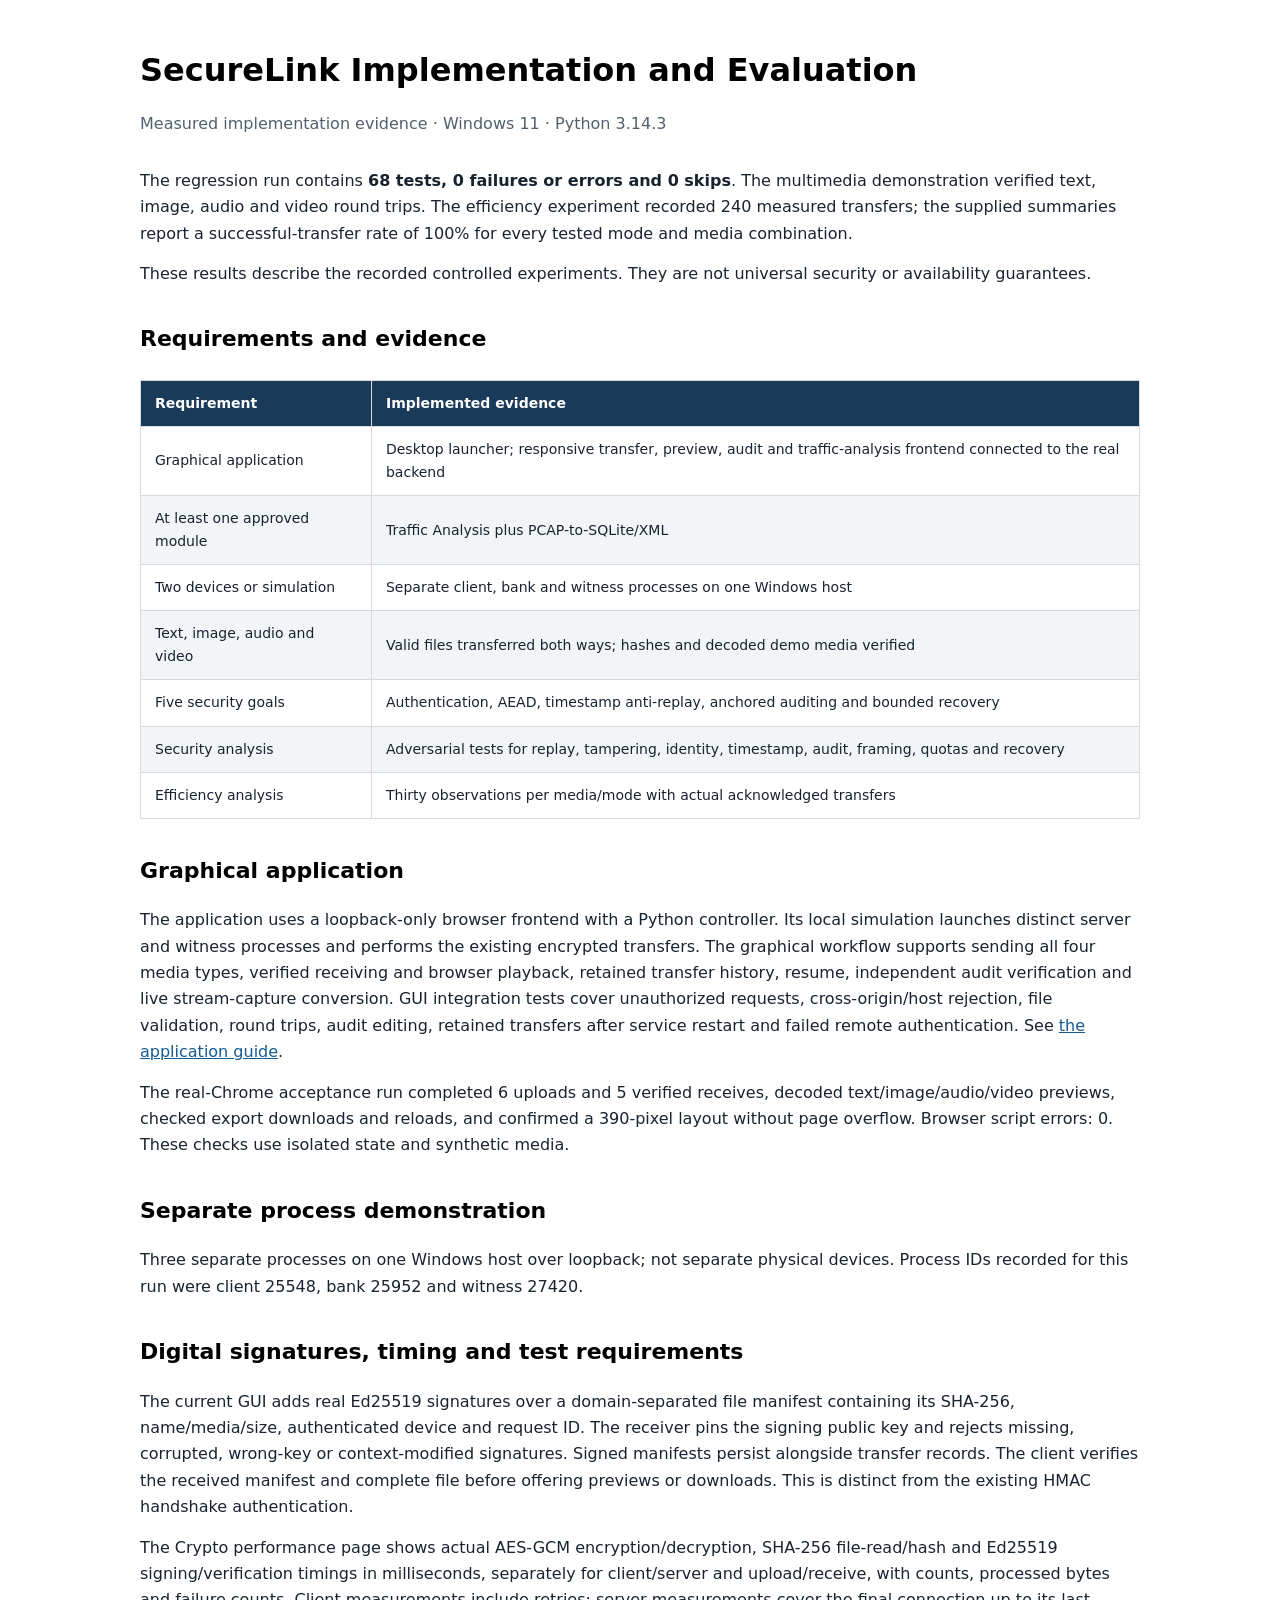
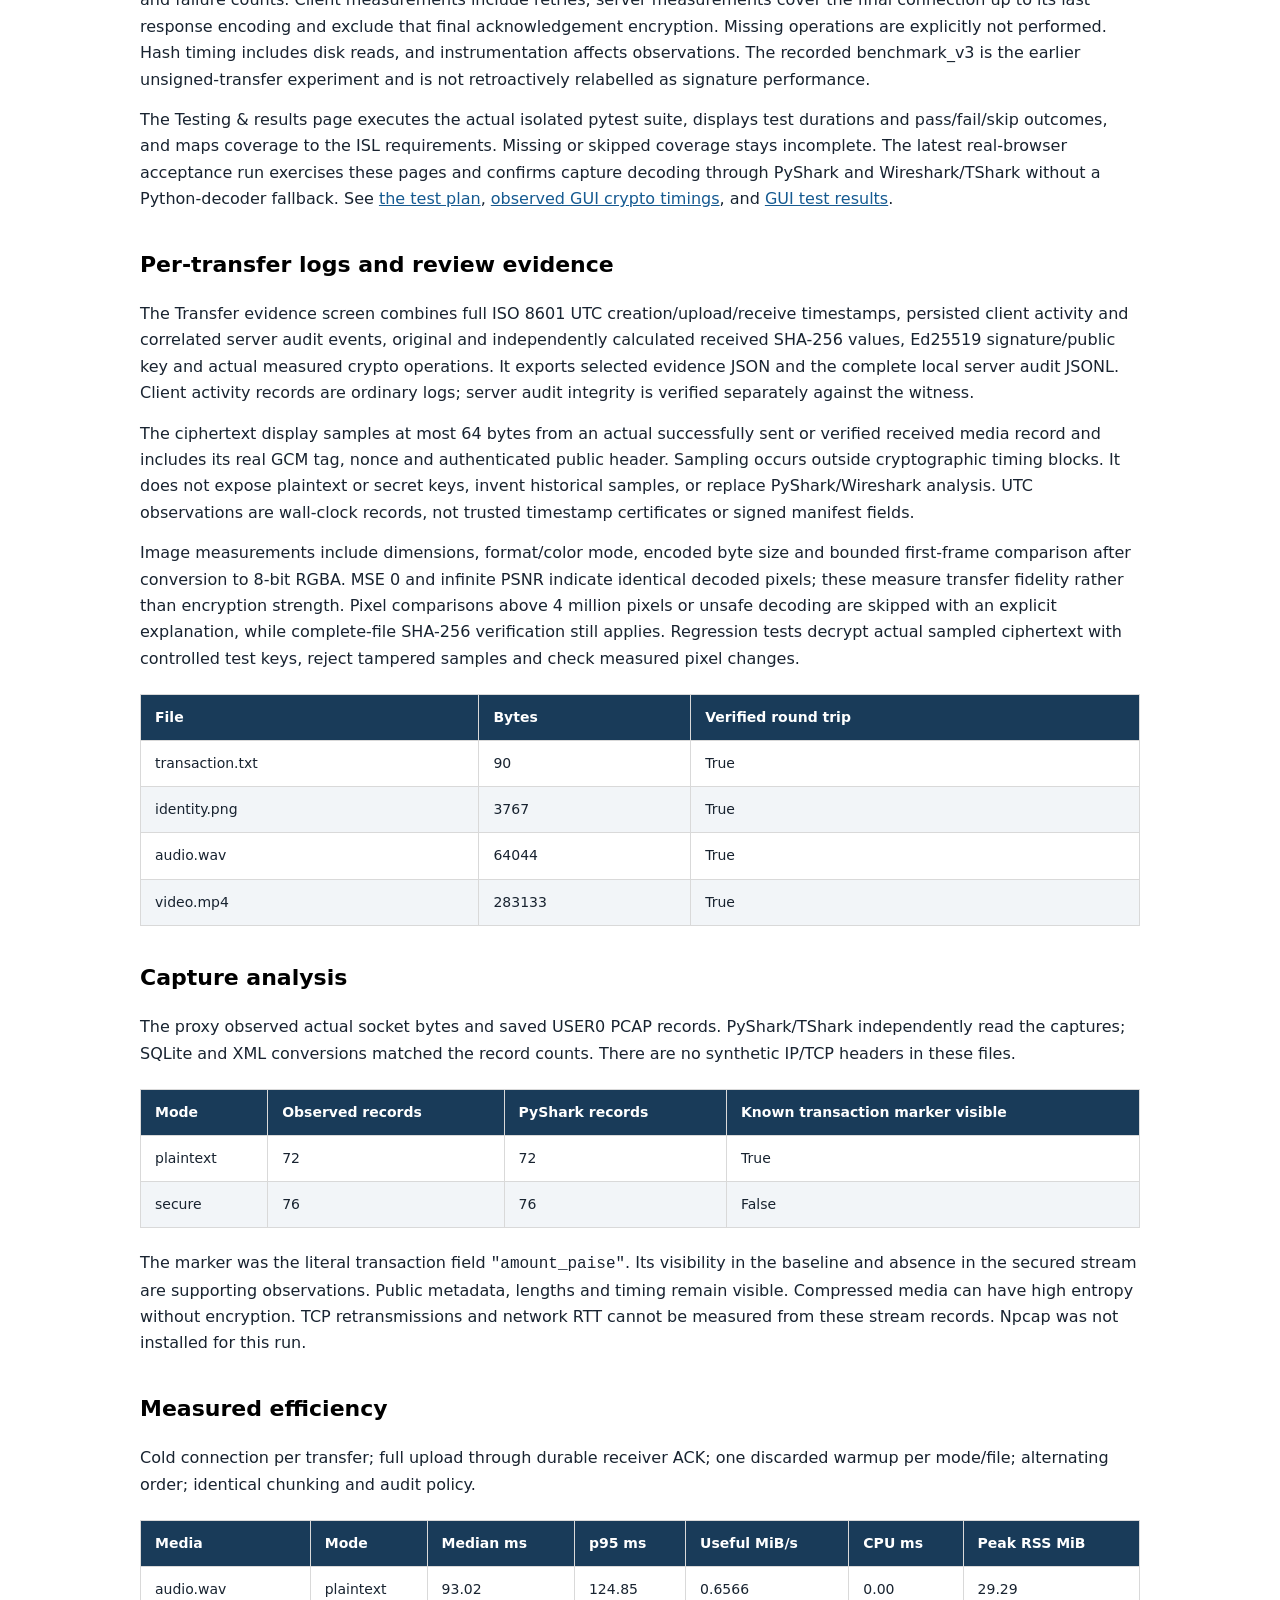
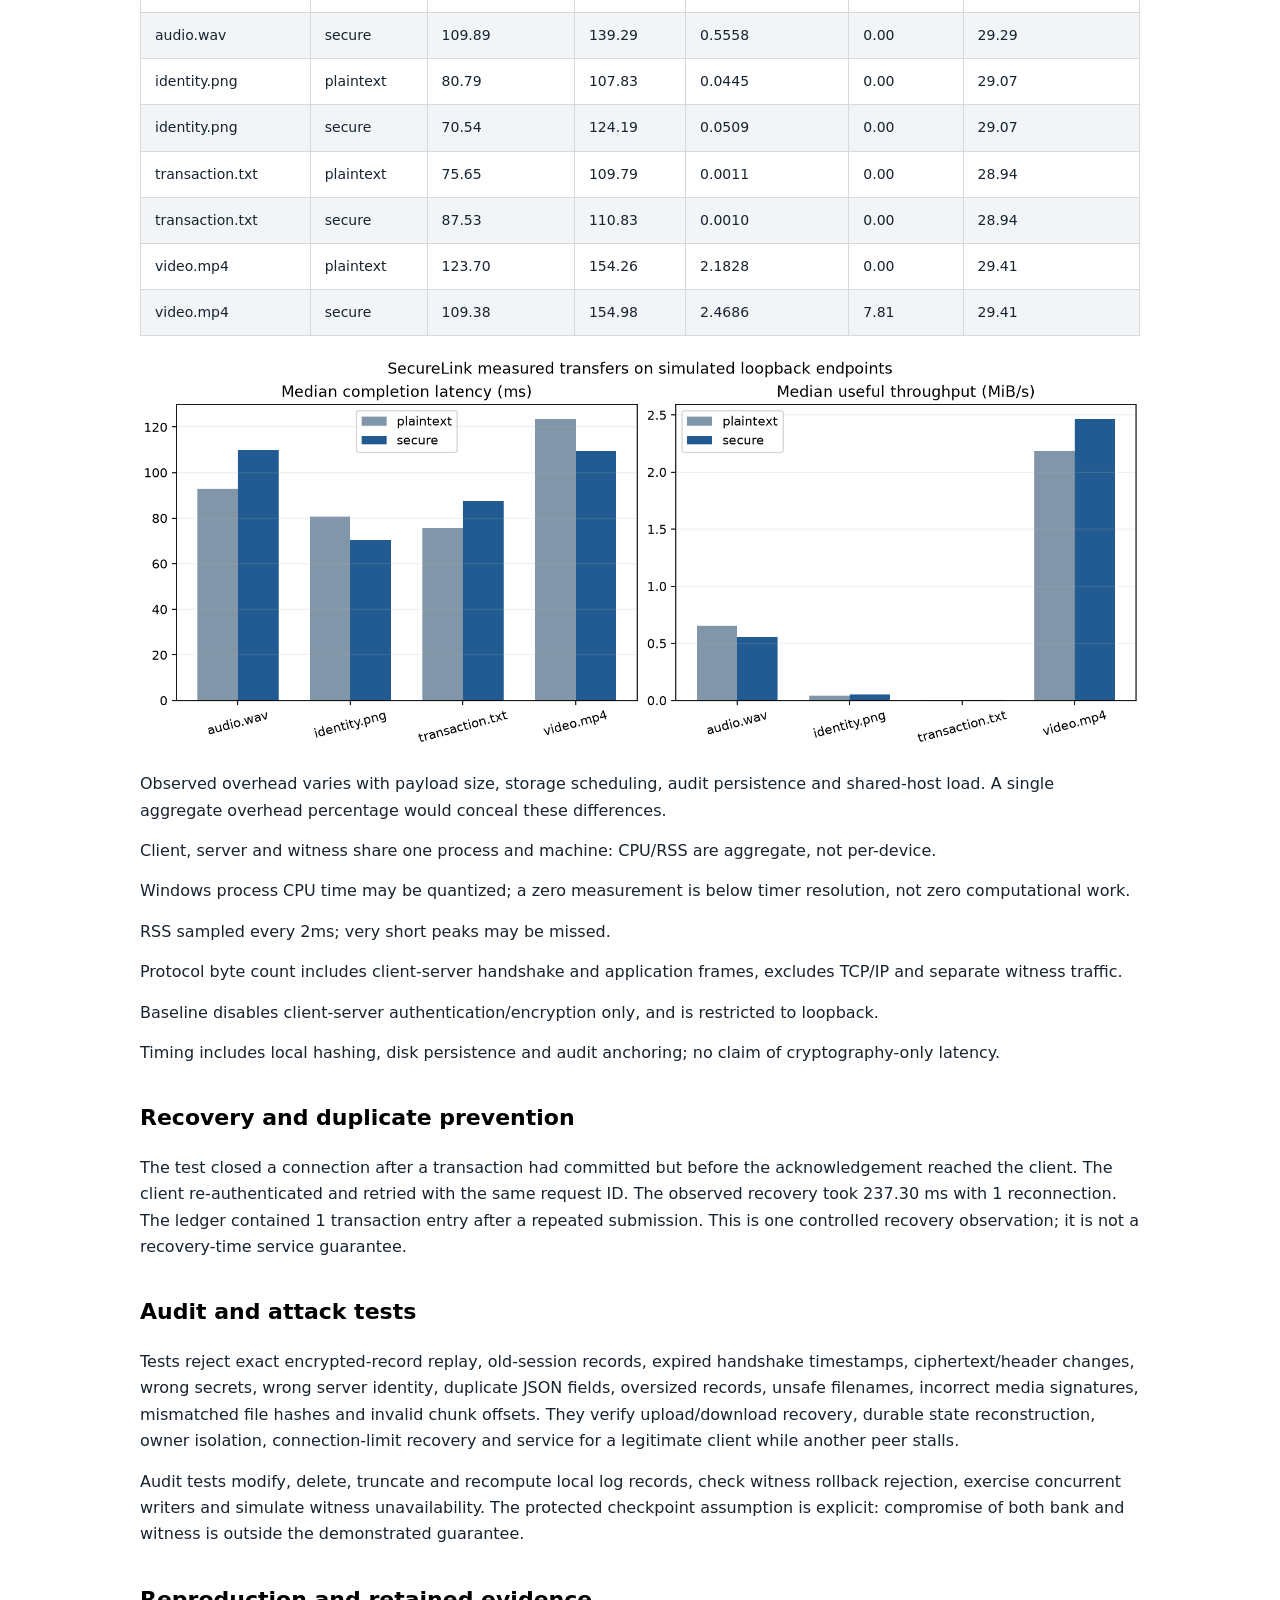
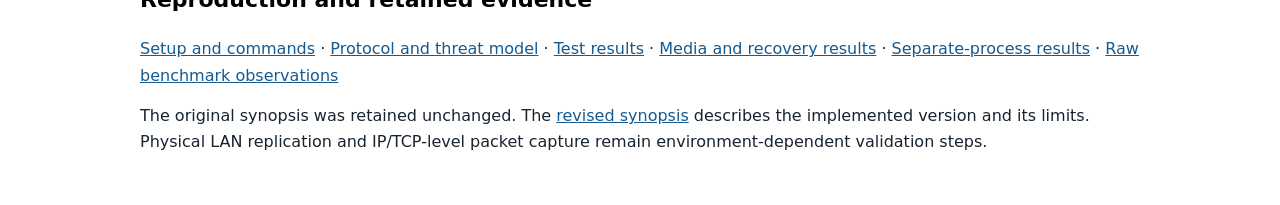
==== commit 75e5b961: "Add transfer evidence with UTC logs, ciphertext and image metrics" ====
--- a/docs/EVALUATION.html
+++ b/docs/EVALUATION.html
@@ -1 +1 @@
-<!doctype html><html lang="en"><head><meta charset="utf-8"><meta name="viewport" content="width=device-width,initial-scale=1"><title>SecureLink Implementation and Evaluation</title><style>body{font:16px/1.65 system-ui,Segoe UI,sans-serif;color:#182330;max-width:1000px;margin:50px auto;padding:0 30px}h1{font-size:32px;line-height:1.25;color:#000}h2{font-size:22px;margin-top:34px;color:#000}p{margin:14px 0}table{border-collapse:collapse;width:100%;margin:22px 0;font-size:14px}th,td{border:1px solid #d9d9d9;padding:11px 14px;text-align:left;vertical-align:middle}th{background:#193b59;color:white}tr:nth-child(even){background:#f2f5f8}a{color:#155a91}img{max-width:100%;height:auto}small{color:#4c5865}.meta{color:#52606e;margin-bottom:30px}@media print{body{font-size:11pt;max-width:none;margin:0;padding:0}h1{font-size:22pt}h2{font-size:15pt;break-after:avoid}table{font-size:9pt}tr{break-inside:avoid}a{color:inherit}@page{margin:20mm}}</style></head><body><h1>SecureLink Implementation and Evaluation</h1><p class="meta">Measured implementation evidence · Windows 11 · Python 3.14.3</p><p>The regression run contains <strong>65 tests, 0 failures or errors and 0 skips</strong>. The multimedia demonstration verified text, image, audio and video round trips. The efficiency experiment recorded 240 measured transfers; the supplied summaries report a successful-transfer rate of 100% for every tested mode and media combination.</p><p>These results describe the recorded controlled experiments. They are not universal security or availability guarantees.</p><h2>Requirements and evidence</h2><table><thead><tr><th>Requirement</th><th>Implemented evidence</th></tr></thead><tbody><tr><td>Graphical application</td><td>Desktop launcher; responsive transfer, preview, audit and traffic-analysis frontend connected to the real backend</td></tr><tr><td>At least one approved module</td><td>Traffic Analysis plus PCAP-to-SQLite/XML</td></tr><tr><td>Two devices or simulation</td><td>Separate client, bank and witness processes on one Windows host</td></tr><tr><td>Text, image, audio and video</td><td>Valid files transferred both ways; hashes and decoded demo media verified</td></tr><tr><td>Five security goals</td><td>Authentication, AEAD, timestamp anti-replay, anchored auditing and bounded recovery</td></tr><tr><td>Security analysis</td><td>Adversarial tests for replay, tampering, identity, timestamp, audit, framing, quotas and recovery</td></tr><tr><td>Efficiency analysis</td><td>Thirty observations per media/mode with actual acknowledged transfers</td></tr></tbody></table><h2>Graphical application</h2><p>The application uses a loopback-only browser frontend with a Python controller. Its local simulation launches distinct server and witness processes and performs the existing encrypted transfers. The graphical workflow supports sending all four media types, verified receiving and browser playback, retained transfer history, resume, independent audit verification and live stream-capture conversion. GUI integration tests cover unauthorized requests, cross-origin/host rejection, file validation, round trips, audit editing, retained transfers after service restart and failed remote authentication. See <a href="GUI.md">the application guide</a>.</p><p>The real-Chrome acceptance run completed 6 uploads and 5 verified receives, decoded text/image/audio/video previews, checked export downloads and reloads, and confirmed a 390-pixel layout without page overflow. Browser script errors: 0. These checks use isolated state and synthetic media.</p><h2>Separate process demonstration</h2><p>Three separate processes on one Windows host over loopback; not separate physical devices. Process IDs recorded for this run were client 25548, bank 25952 and witness 27420.</p><h2>Digital signatures, timing and test requirements</h2><p>The current GUI adds real Ed25519 signatures over a domain-separated file manifest containing its SHA-256, name/media/size, authenticated device and request ID. The receiver pins the signing public key and rejects missing, corrupted, wrong-key or context-modified signatures. Signed manifests persist alongside transfer records. The client verifies the received manifest and complete file before offering previews or downloads. This is distinct from the existing HMAC handshake authentication.</p><p>The Crypto performance page shows actual AES-GCM encryption/decryption, SHA-256 file-read/hash and Ed25519 signing/verification timings in milliseconds, separately for client/server and upload/receive, with counts, processed bytes and failure counts. Client measurements include retries; server measurements cover the final connection up to its last response encoding and exclude that final acknowledgement encryption. Missing operations are explicitly not performed. Hash timing includes disk reads, and instrumentation affects observations. The recorded benchmark_v3 is the earlier unsigned-transfer experiment and is not retroactively relabelled as signature performance.</p><p>The Testing &amp; results page executes the actual isolated pytest suite, displays test durations and pass/fail/skip outcomes, and maps coverage to the ISL requirements. Missing or skipped coverage stays incomplete. The latest real-browser acceptance run exercises these pages and confirms capture decoding through PyShark and Wireshark/TShark without a Python-decoder fallback. See <a href="TESTING.md">the test plan</a>, <a href="../results/gui_crypto_metrics.csv">observed GUI crypto timings</a>, and <a href="../results/gui_test_results.json">GUI test results</a>.</p><table><thead><tr><th>File</th><th>Bytes</th><th>Verified round trip</th></tr></thead><tbody><tr><td>transaction.txt</td><td>90</td><td>True</td></tr><tr><td>identity.png</td><td>3767</td><td>True</td></tr><tr><td>audio.wav</td><td>64044</td><td>True</td></tr><tr><td>video.mp4</td><td>283133</td><td>True</td></tr></tbody></table><h2>Capture analysis</h2><p>The proxy observed actual socket bytes and saved USER0 PCAP records. PyShark/TShark independently read the captures; SQLite and XML conversions matched the record counts. There are no synthetic IP/TCP headers in these files.</p><table><thead><tr><th>Mode</th><th>Observed records</th><th>PyShark records</th><th>Known transaction marker visible</th></tr></thead><tbody><tr><td>plaintext</td><td>72</td><td>72</td><td>True</td></tr><tr><td>secure</td><td>76</td><td>76</td><td>False</td></tr></tbody></table><p>The marker was the literal transaction field <code>"amount_paise"</code>. Its visibility in the baseline and absence in the secured stream are supporting observations. Public metadata, lengths and timing remain visible. Compressed media can have high entropy without encryption. TCP retransmissions and network RTT cannot be measured from these stream records. Npcap was not installed for this run.</p><h2>Measured efficiency</h2><p>Cold connection per transfer; full upload through durable receiver ACK; one discarded warmup per mode/file; alternating order; identical chunking and audit policy.</p><table><thead><tr><th>Media</th><th>Mode</th><th>Median ms</th><th>p95 ms</th><th>Useful MiB/s</th><th>CPU ms</th><th>Peak RSS MiB</th></tr></thead><tbody><tr><td>audio.wav</td><td>plaintext</td><td>93.02</td><td>124.85</td><td>0.6566</td><td>0.00</td><td>29.29</td></tr><tr><td>audio.wav</td><td>secure</td><td>109.89</td><td>139.29</td><td>0.5558</td><td>0.00</td><td>29.29</td></tr><tr><td>identity.png</td><td>plaintext</td><td>80.79</td><td>107.83</td><td>0.0445</td><td>0.00</td><td>29.07</td></tr><tr><td>identity.png</td><td>secure</td><td>70.54</td><td>124.19</td><td>0.0509</td><td>0.00</td><td>29.07</td></tr><tr><td>transaction.txt</td><td>plaintext</td><td>75.65</td><td>109.79</td><td>0.0011</td><td>0.00</td><td>28.94</td></tr><tr><td>transaction.txt</td><td>secure</td><td>87.53</td><td>110.83</td><td>0.0010</td><td>0.00</td><td>28.94</td></tr><tr><td>video.mp4</td><td>plaintext</td><td>123.70</td><td>154.26</td><td>2.1828</td><td>0.00</td><td>29.41</td></tr><tr><td>video.mp4</td><td>secure</td><td>109.38</td><td>154.98</td><td>2.4686</td><td>7.81</td><td>29.41</td></tr></tbody></table><img src="../results/benchmark_v3/comparison.png" alt="Measured median latency and useful throughput for four media types in secured and plaintext modes"><p>Observed overhead varies with payload size, storage scheduling, audit persistence and shared-host load. A single aggregate overhead percentage would conceal these differences.</p><p>Client, server and witness share one process and machine: CPU/RSS are aggregate, not per-device.</p><p>Windows process CPU time may be quantized; a zero measurement is below timer resolution, not zero computational work.</p><p>RSS sampled every 2ms; very short peaks may be missed.</p><p>Protocol byte count includes client-server handshake and application frames, excludes TCP/IP and separate witness traffic.</p><p>Baseline disables client-server authentication/encryption only, and is restricted to loopback.</p><p>Timing includes local hashing, disk persistence and audit anchoring; no claim of cryptography-only latency.</p><h2>Recovery and duplicate prevention</h2><p>The test closed a connection after a transaction had committed but before the acknowledgement reached the client. The client re-authenticated and retried with the same request ID. The observed recovery took 237.30 ms with 1 reconnection. The ledger contained 1 transaction entry after a repeated submission. This is one controlled recovery observation; it is not a recovery-time service guarantee.</p><h2>Audit and attack tests</h2><p>Tests reject exact encrypted-record replay, old-session records, expired handshake timestamps, ciphertext/header changes, wrong secrets, wrong server identity, duplicate JSON fields, oversized records, unsafe filenames, incorrect media signatures, mismatched file hashes and invalid chunk offsets. They verify upload/download recovery, durable state reconstruction, owner isolation, connection-limit recovery and service for a legitimate client while another peer stalls.</p><p>Audit tests modify, delete, truncate and recompute local log records, check witness rollback rejection, exercise concurrent writers and simulate witness unavailability. The protected checkpoint assumption is explicit: compromise of both bank and witness is outside the demonstrated guarantee.</p><h2>Reproduction and retained evidence</h2><p><a href="../README.md">Setup and commands</a> · <a href="PROTOCOL.md">Protocol and threat model</a> · <a href="../results/security_tests.xml">Test results</a> · <a href="../results/demo_v3/demo_results.json">Media and recovery results</a> · <a href="../results/two_process_v3/results.json">Separate-process results</a> · <a href="../results/benchmark_v3/measurements.csv">Raw benchmark observations</a></p><p>The original synopsis was retained unchanged. The <a href="SYNOPSIS.html">revised synopsis</a> describes the implemented version and its limits. Physical LAN replication and IP/TCP-level packet capture remain environment-dependent validation steps.</p></body></html>+<!doctype html><html lang="en"><head><meta charset="utf-8"><meta name="viewport" content="width=device-width,initial-scale=1"><title>SecureLink Implementation and Evaluation</title><style>body{font:16px/1.65 system-ui,Segoe UI,sans-serif;color:#182330;max-width:1000px;margin:50px auto;padding:0 30px}h1{font-size:32px;line-height:1.25;color:#000}h2{font-size:22px;margin-top:34px;color:#000}p{margin:14px 0}table{border-collapse:collapse;width:100%;margin:22px 0;font-size:14px}th,td{border:1px solid #d9d9d9;padding:11px 14px;text-align:left;vertical-align:middle}th{background:#193b59;color:white}tr:nth-child(even){background:#f2f5f8}a{color:#155a91}img{max-width:100%;height:auto}small{color:#4c5865}.meta{color:#52606e;margin-bottom:30px}@media print{body{font-size:11pt;max-width:none;margin:0;padding:0}h1{font-size:22pt}h2{font-size:15pt;break-after:avoid}table{font-size:9pt}tr{break-inside:avoid}a{color:inherit}@page{margin:20mm}}</style></head><body><h1>SecureLink Implementation and Evaluation</h1><p class="meta">Measured implementation evidence · Windows 11 · Python 3.14.3</p><p>The regression run contains <strong>68 tests, 0 failures or errors and 0 skips</strong>. The multimedia demonstration verified text, image, audio and video round trips. The efficiency experiment recorded 240 measured transfers; the supplied summaries report a successful-transfer rate of 100% for every tested mode and media combination.</p><p>These results describe the recorded controlled experiments. They are not universal security or availability guarantees.</p><h2>Requirements and evidence</h2><table><thead><tr><th>Requirement</th><th>Implemented evidence</th></tr></thead><tbody><tr><td>Graphical application</td><td>Desktop launcher; responsive transfer, preview, audit and traffic-analysis frontend connected to the real backend</td></tr><tr><td>At least one approved module</td><td>Traffic Analysis plus PCAP-to-SQLite/XML</td></tr><tr><td>Two devices or simulation</td><td>Separate client, bank and witness processes on one Windows host</td></tr><tr><td>Text, image, audio and video</td><td>Valid files transferred both ways; hashes and decoded demo media verified</td></tr><tr><td>Five security goals</td><td>Authentication, AEAD, timestamp anti-replay, anchored auditing and bounded recovery</td></tr><tr><td>Security analysis</td><td>Adversarial tests for replay, tampering, identity, timestamp, audit, framing, quotas and recovery</td></tr><tr><td>Efficiency analysis</td><td>Thirty observations per media/mode with actual acknowledged transfers</td></tr></tbody></table><h2>Graphical application</h2><p>The application uses a loopback-only browser frontend with a Python controller. Its local simulation launches distinct server and witness processes and performs the existing encrypted transfers. The graphical workflow supports sending all four media types, verified receiving and browser playback, retained transfer history, resume, independent audit verification and live stream-capture conversion. GUI integration tests cover unauthorized requests, cross-origin/host rejection, file validation, round trips, audit editing, retained transfers after service restart and failed remote authentication. See <a href="GUI.md">the application guide</a>.</p><p>The real-Chrome acceptance run completed 6 uploads and 5 verified receives, decoded text/image/audio/video previews, checked export downloads and reloads, and confirmed a 390-pixel layout without page overflow. Browser script errors: 0. These checks use isolated state and synthetic media.</p><h2>Separate process demonstration</h2><p>Three separate processes on one Windows host over loopback; not separate physical devices. Process IDs recorded for this run were client 25548, bank 25952 and witness 27420.</p><h2>Digital signatures, timing and test requirements</h2><p>The current GUI adds real Ed25519 signatures over a domain-separated file manifest containing its SHA-256, name/media/size, authenticated device and request ID. The receiver pins the signing public key and rejects missing, corrupted, wrong-key or context-modified signatures. Signed manifests persist alongside transfer records. The client verifies the received manifest and complete file before offering previews or downloads. This is distinct from the existing HMAC handshake authentication.</p><p>The Crypto performance page shows actual AES-GCM encryption/decryption, SHA-256 file-read/hash and Ed25519 signing/verification timings in milliseconds, separately for client/server and upload/receive, with counts, processed bytes and failure counts. Client measurements include retries; server measurements cover the final connection up to its last response encoding and exclude that final acknowledgement encryption. Missing operations are explicitly not performed. Hash timing includes disk reads, and instrumentation affects observations. The recorded benchmark_v3 is the earlier unsigned-transfer experiment and is not retroactively relabelled as signature performance.</p><p>The Testing &amp; results page executes the actual isolated pytest suite, displays test durations and pass/fail/skip outcomes, and maps coverage to the ISL requirements. Missing or skipped coverage stays incomplete. The latest real-browser acceptance run exercises these pages and confirms capture decoding through PyShark and Wireshark/TShark without a Python-decoder fallback. See <a href="TESTING.md">the test plan</a>, <a href="../results/gui_crypto_metrics.csv">observed GUI crypto timings</a>, and <a href="../results/gui_test_results.json">GUI test results</a>.</p><h2>Per-transfer logs and review evidence</h2><p>The Transfer evidence screen combines full ISO 8601 UTC creation/upload/receive timestamps, persisted client activity and correlated server audit events, original and independently calculated received SHA-256 values, Ed25519 signature/public key and actual measured crypto operations. It exports selected evidence JSON and the complete local server audit JSONL. Client activity records are ordinary logs; server audit integrity is verified separately against the witness.</p><p>The ciphertext display samples at most 64 bytes from an actual successfully sent or verified received media record and includes its real GCM tag, nonce and authenticated public header. Sampling occurs outside cryptographic timing blocks. It does not expose plaintext or secret keys, invent historical samples, or replace PyShark/Wireshark analysis. UTC observations are wall-clock records, not trusted timestamp certificates or signed manifest fields.</p><p>Image measurements include dimensions, format/color mode, encoded byte size and bounded first-frame comparison after conversion to 8-bit RGBA. MSE 0 and infinite PSNR indicate identical decoded pixels; these measure transfer fidelity rather than encryption strength. Pixel comparisons above 4 million pixels or unsafe decoding are skipped with an explicit explanation, while complete-file SHA-256 verification still applies. Regression tests decrypt actual sampled ciphertext with controlled test keys, reject tampered samples and check measured pixel changes.</p><table><thead><tr><th>File</th><th>Bytes</th><th>Verified round trip</th></tr></thead><tbody><tr><td>transaction.txt</td><td>90</td><td>True</td></tr><tr><td>identity.png</td><td>3767</td><td>True</td></tr><tr><td>audio.wav</td><td>64044</td><td>True</td></tr><tr><td>video.mp4</td><td>283133</td><td>True</td></tr></tbody></table><h2>Capture analysis</h2><p>The proxy observed actual socket bytes and saved USER0 PCAP records. PyShark/TShark independently read the captures; SQLite and XML conversions matched the record counts. There are no synthetic IP/TCP headers in these files.</p><table><thead><tr><th>Mode</th><th>Observed records</th><th>PyShark records</th><th>Known transaction marker visible</th></tr></thead><tbody><tr><td>plaintext</td><td>72</td><td>72</td><td>True</td></tr><tr><td>secure</td><td>76</td><td>76</td><td>False</td></tr></tbody></table><p>The marker was the literal transaction field <code>"amount_paise"</code>. Its visibility in the baseline and absence in the secured stream are supporting observations. Public metadata, lengths and timing remain visible. Compressed media can have high entropy without encryption. TCP retransmissions and network RTT cannot be measured from these stream records. Npcap was not installed for this run.</p><h2>Measured efficiency</h2><p>Cold connection per transfer; full upload through durable receiver ACK; one discarded warmup per mode/file; alternating order; identical chunking and audit policy.</p><table><thead><tr><th>Media</th><th>Mode</th><th>Median ms</th><th>p95 ms</th><th>Useful MiB/s</th><th>CPU ms</th><th>Peak RSS MiB</th></tr></thead><tbody><tr><td>audio.wav</td><td>plaintext</td><td>93.02</td><td>124.85</td><td>0.6566</td><td>0.00</td><td>29.29</td></tr><tr><td>audio.wav</td><td>secure</td><td>109.89</td><td>139.29</td><td>0.5558</td><td>0.00</td><td>29.29</td></tr><tr><td>identity.png</td><td>plaintext</td><td>80.79</td><td>107.83</td><td>0.0445</td><td>0.00</td><td>29.07</td></tr><tr><td>identity.png</td><td>secure</td><td>70.54</td><td>124.19</td><td>0.0509</td><td>0.00</td><td>29.07</td></tr><tr><td>transaction.txt</td><td>plaintext</td><td>75.65</td><td>109.79</td><td>0.0011</td><td>0.00</td><td>28.94</td></tr><tr><td>transaction.txt</td><td>secure</td><td>87.53</td><td>110.83</td><td>0.0010</td><td>0.00</td><td>28.94</td></tr><tr><td>video.mp4</td><td>plaintext</td><td>123.70</td><td>154.26</td><td>2.1828</td><td>0.00</td><td>29.41</td></tr><tr><td>video.mp4</td><td>secure</td><td>109.38</td><td>154.98</td><td>2.4686</td><td>7.81</td><td>29.41</td></tr></tbody></table><img src="../results/benchmark_v3/comparison.png" alt="Measured median latency and useful throughput for four media types in secured and plaintext modes"><p>Observed overhead varies with payload size, storage scheduling, audit persistence and shared-host load. A single aggregate overhead percentage would conceal these differences.</p><p>Client, server and witness share one process and machine: CPU/RSS are aggregate, not per-device.</p><p>Windows process CPU time may be quantized; a zero measurement is below timer resolution, not zero computational work.</p><p>RSS sampled every 2ms; very short peaks may be missed.</p><p>Protocol byte count includes client-server handshake and application frames, excludes TCP/IP and separate witness traffic.</p><p>Baseline disables client-server authentication/encryption only, and is restricted to loopback.</p><p>Timing includes local hashing, disk persistence and audit anchoring; no claim of cryptography-only latency.</p><h2>Recovery and duplicate prevention</h2><p>The test closed a connection after a transaction had committed but before the acknowledgement reached the client. The client re-authenticated and retried with the same request ID. The observed recovery took 237.30 ms with 1 reconnection. The ledger contained 1 transaction entry after a repeated submission. This is one controlled recovery observation; it is not a recovery-time service guarantee.</p><h2>Audit and attack tests</h2><p>Tests reject exact encrypted-record replay, old-session records, expired handshake timestamps, ciphertext/header changes, wrong secrets, wrong server identity, duplicate JSON fields, oversized records, unsafe filenames, incorrect media signatures, mismatched file hashes and invalid chunk offsets. They verify upload/download recovery, durable state reconstruction, owner isolation, connection-limit recovery and service for a legitimate client while another peer stalls.</p><p>Audit tests modify, delete, truncate and recompute local log records, check witness rollback rejection, exercise concurrent writers and simulate witness unavailability. The protected checkpoint assumption is explicit: compromise of both bank and witness is outside the demonstrated guarantee.</p><h2>Reproduction and retained evidence</h2><p><a href="../README.md">Setup and commands</a> · <a href="PROTOCOL.md">Protocol and threat model</a> · <a href="../results/security_tests.xml">Test results</a> · <a href="../results/demo_v3/demo_results.json">Media and recovery results</a> · <a href="../results/two_process_v3/results.json">Separate-process results</a> · <a href="../results/benchmark_v3/measurements.csv">Raw benchmark observations</a></p><p>The original synopsis was retained unchanged. The <a href="SYNOPSIS.html">revised synopsis</a> describes the implemented version and its limits. Physical LAN replication and IP/TCP-level packet capture remain environment-dependent validation steps.</p></body></html>
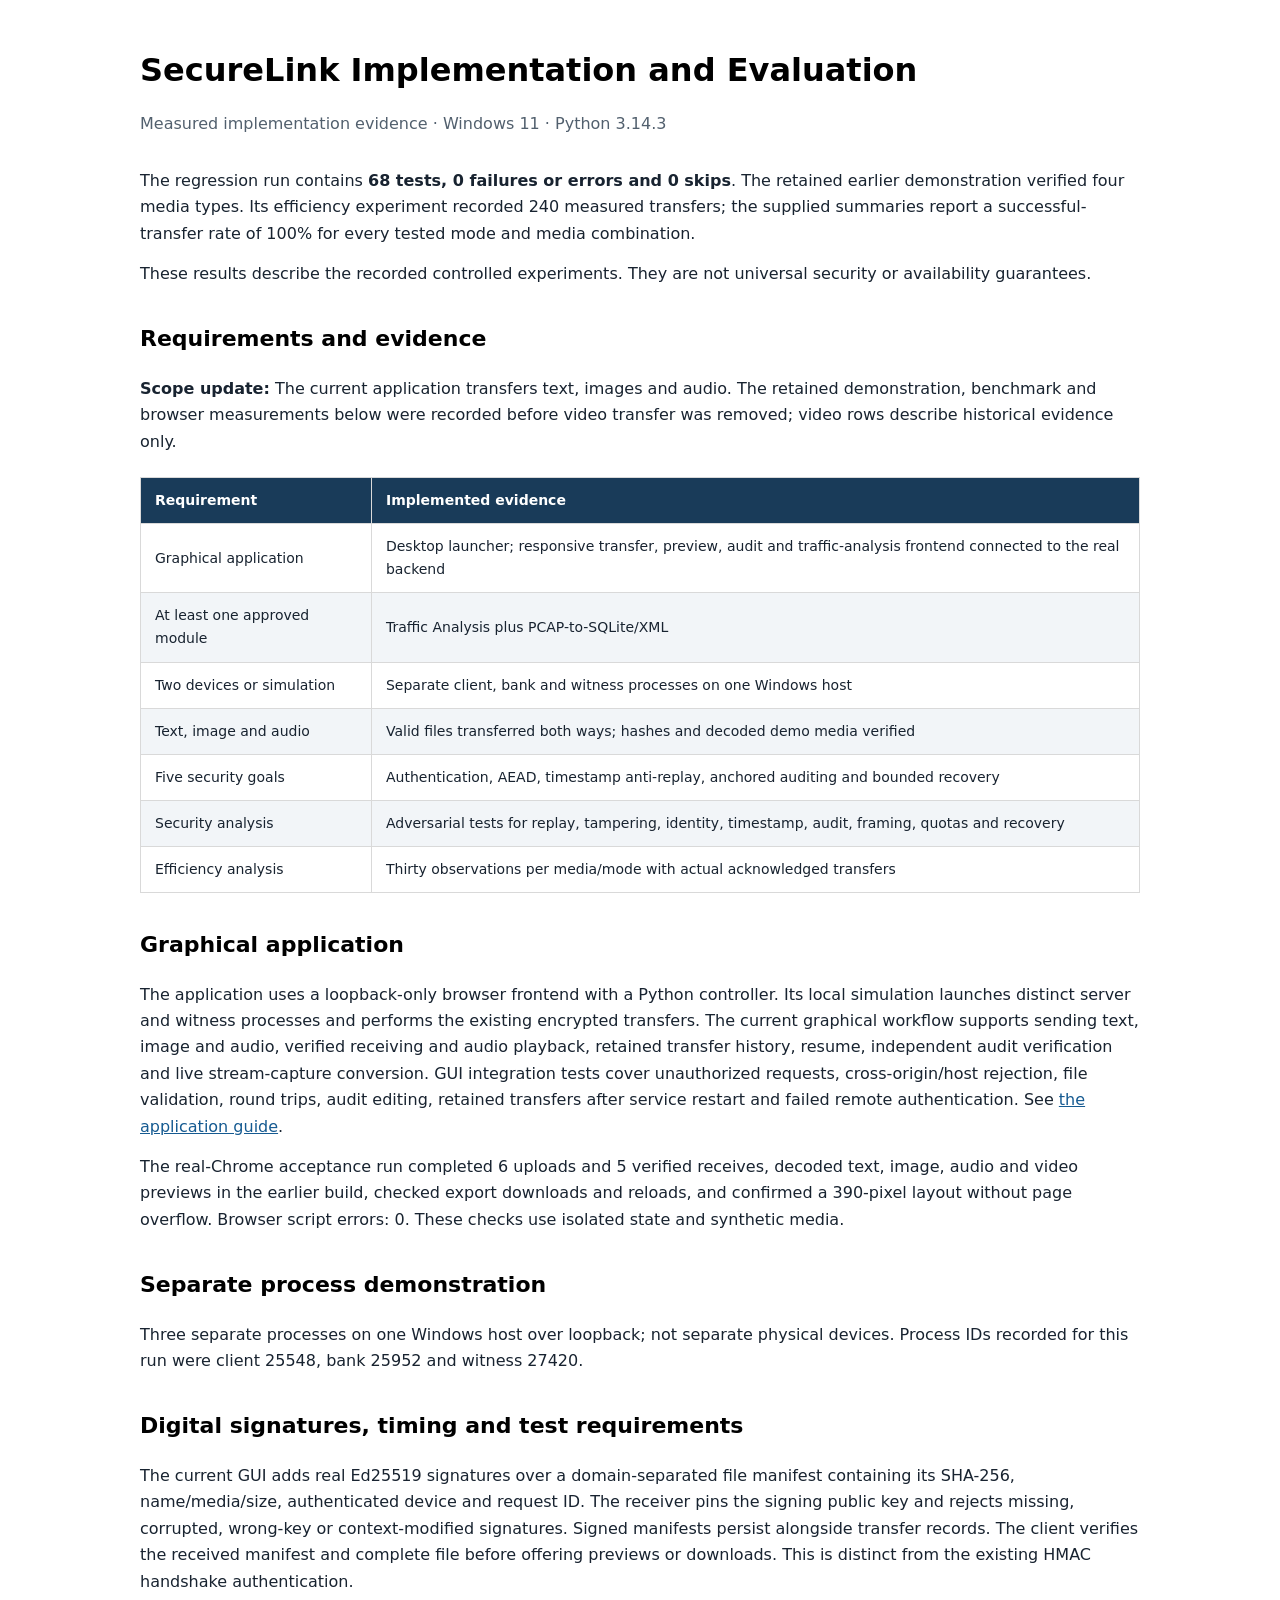
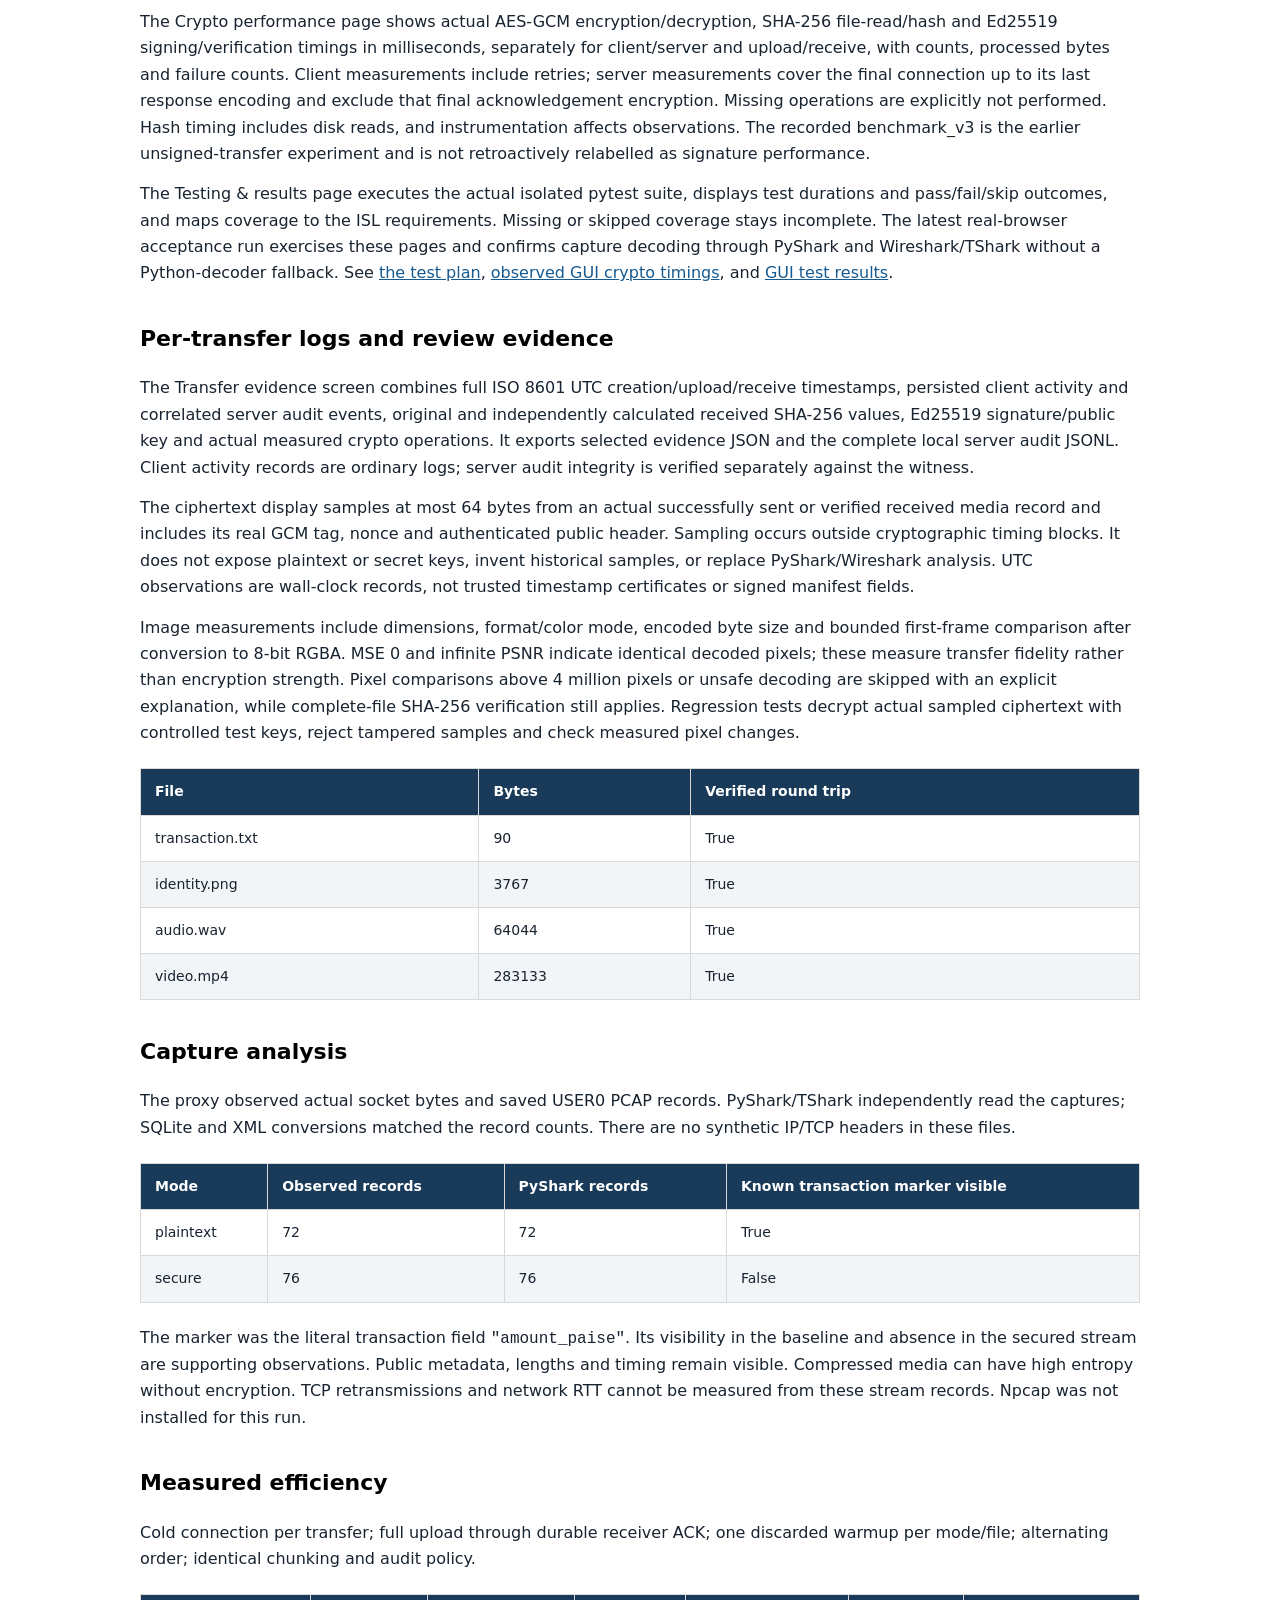
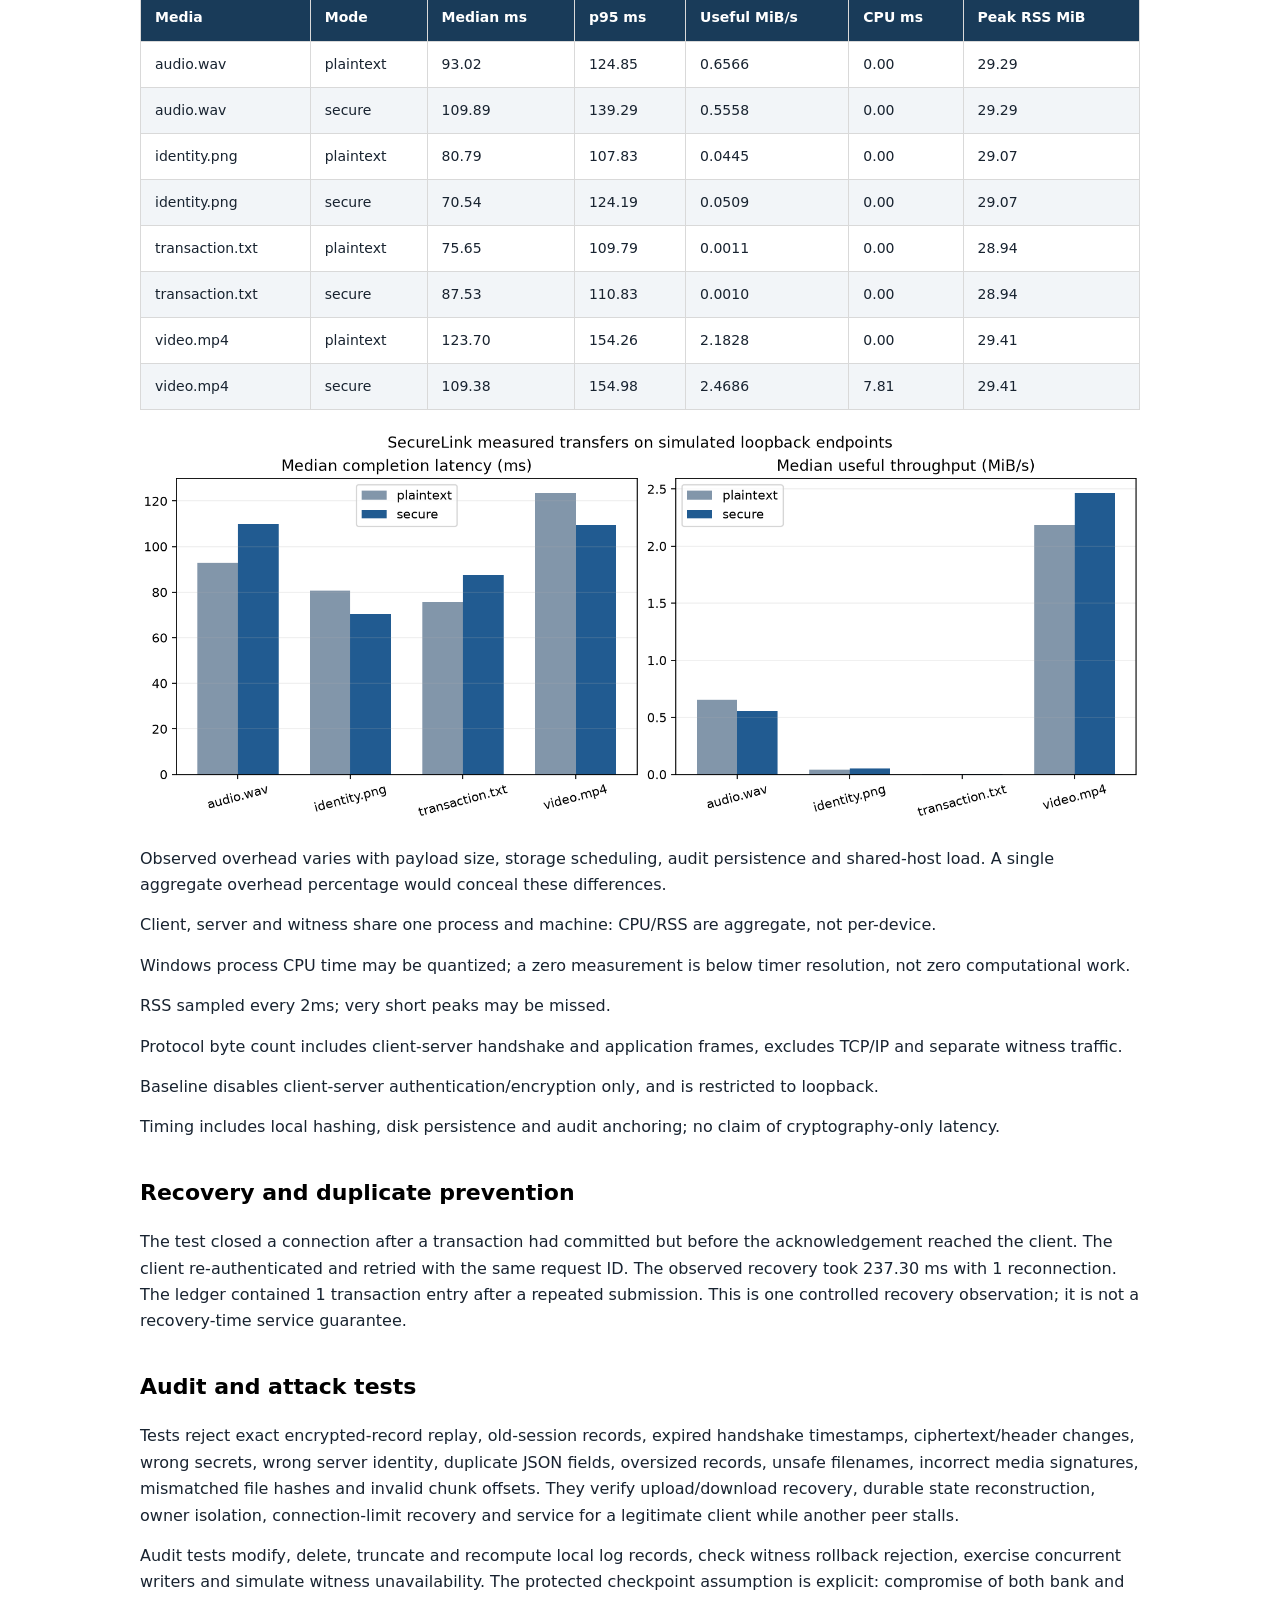
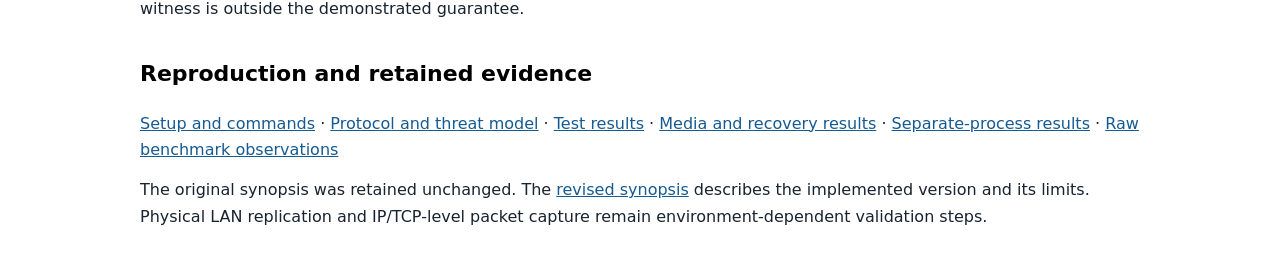
==== commit 53312ee0: "Update SecureLink features and documentation" ====
--- a/docs/EVALUATION.html
+++ b/docs/EVALUATION.html
@@ -1 +1 @@
-<!doctype html><html lang="en"><head><meta charset="utf-8"><meta name="viewport" content="width=device-width,initial-scale=1"><title>SecureLink Implementation and Evaluation</title><style>body{font:16px/1.65 system-ui,Segoe UI,sans-serif;color:#182330;max-width:1000px;margin:50px auto;padding:0 30px}h1{font-size:32px;line-height:1.25;color:#000}h2{font-size:22px;margin-top:34px;color:#000}p{margin:14px 0}table{border-collapse:collapse;width:100%;margin:22px 0;font-size:14px}th,td{border:1px solid #d9d9d9;padding:11px 14px;text-align:left;vertical-align:middle}th{background:#193b59;color:white}tr:nth-child(even){background:#f2f5f8}a{color:#155a91}img{max-width:100%;height:auto}small{color:#4c5865}.meta{color:#52606e;margin-bottom:30px}@media print{body{font-size:11pt;max-width:none;margin:0;padding:0}h1{font-size:22pt}h2{font-size:15pt;break-after:avoid}table{font-size:9pt}tr{break-inside:avoid}a{color:inherit}@page{margin:20mm}}</style></head><body><h1>SecureLink Implementation and Evaluation</h1><p class="meta">Measured implementation evidence · Windows 11 · Python 3.14.3</p><p>The regression run contains <strong>68 tests, 0 failures or errors and 0 skips</strong>. The multimedia demonstration verified text, image, audio and video round trips. The efficiency experiment recorded 240 measured transfers; the supplied summaries report a successful-transfer rate of 100% for every tested mode and media combination.</p><p>These results describe the recorded controlled experiments. They are not universal security or availability guarantees.</p><h2>Requirements and evidence</h2><table><thead><tr><th>Requirement</th><th>Implemented evidence</th></tr></thead><tbody><tr><td>Graphical application</td><td>Desktop launcher; responsive transfer, preview, audit and traffic-analysis frontend connected to the real backend</td></tr><tr><td>At least one approved module</td><td>Traffic Analysis plus PCAP-to-SQLite/XML</td></tr><tr><td>Two devices or simulation</td><td>Separate client, bank and witness processes on one Windows host</td></tr><tr><td>Text, image, audio and video</td><td>Valid files transferred both ways; hashes and decoded demo media verified</td></tr><tr><td>Five security goals</td><td>Authentication, AEAD, timestamp anti-replay, anchored auditing and bounded recovery</td></tr><tr><td>Security analysis</td><td>Adversarial tests for replay, tampering, identity, timestamp, audit, framing, quotas and recovery</td></tr><tr><td>Efficiency analysis</td><td>Thirty observations per media/mode with actual acknowledged transfers</td></tr></tbody></table><h2>Graphical application</h2><p>The application uses a loopback-only browser frontend with a Python controller. Its local simulation launches distinct server and witness processes and performs the existing encrypted transfers. The graphical workflow supports sending all four media types, verified receiving and browser playback, retained transfer history, resume, independent audit verification and live stream-capture conversion. GUI integration tests cover unauthorized requests, cross-origin/host rejection, file validation, round trips, audit editing, retained transfers after service restart and failed remote authentication. See <a href="GUI.md">the application guide</a>.</p><p>The real-Chrome acceptance run completed 6 uploads and 5 verified receives, decoded text/image/audio/video previews, checked export downloads and reloads, and confirmed a 390-pixel layout without page overflow. Browser script errors: 0. These checks use isolated state and synthetic media.</p><h2>Separate process demonstration</h2><p>Three separate processes on one Windows host over loopback; not separate physical devices. Process IDs recorded for this run were client 25548, bank 25952 and witness 27420.</p><h2>Digital signatures, timing and test requirements</h2><p>The current GUI adds real Ed25519 signatures over a domain-separated file manifest containing its SHA-256, name/media/size, authenticated device and request ID. The receiver pins the signing public key and rejects missing, corrupted, wrong-key or context-modified signatures. Signed manifests persist alongside transfer records. The client verifies the received manifest and complete file before offering previews or downloads. This is distinct from the existing HMAC handshake authentication.</p><p>The Crypto performance page shows actual AES-GCM encryption/decryption, SHA-256 file-read/hash and Ed25519 signing/verification timings in milliseconds, separately for client/server and upload/receive, with counts, processed bytes and failure counts. Client measurements include retries; server measurements cover the final connection up to its last response encoding and exclude that final acknowledgement encryption. Missing operations are explicitly not performed. Hash timing includes disk reads, and instrumentation affects observations. The recorded benchmark_v3 is the earlier unsigned-transfer experiment and is not retroactively relabelled as signature performance.</p><p>The Testing &amp; results page executes the actual isolated pytest suite, displays test durations and pass/fail/skip outcomes, and maps coverage to the ISL requirements. Missing or skipped coverage stays incomplete. The latest real-browser acceptance run exercises these pages and confirms capture decoding through PyShark and Wireshark/TShark without a Python-decoder fallback. See <a href="TESTING.md">the test plan</a>, <a href="../results/gui_crypto_metrics.csv">observed GUI crypto timings</a>, and <a href="../results/gui_test_results.json">GUI test results</a>.</p><h2>Per-transfer logs and review evidence</h2><p>The Transfer evidence screen combines full ISO 8601 UTC creation/upload/receive timestamps, persisted client activity and correlated server audit events, original and independently calculated received SHA-256 values, Ed25519 signature/public key and actual measured crypto operations. It exports selected evidence JSON and the complete local server audit JSONL. Client activity records are ordinary logs; server audit integrity is verified separately against the witness.</p><p>The ciphertext display samples at most 64 bytes from an actual successfully sent or verified received media record and includes its real GCM tag, nonce and authenticated public header. Sampling occurs outside cryptographic timing blocks. It does not expose plaintext or secret keys, invent historical samples, or replace PyShark/Wireshark analysis. UTC observations are wall-clock records, not trusted timestamp certificates or signed manifest fields.</p><p>Image measurements include dimensions, format/color mode, encoded byte size and bounded first-frame comparison after conversion to 8-bit RGBA. MSE 0 and infinite PSNR indicate identical decoded pixels; these measure transfer fidelity rather than encryption strength. Pixel comparisons above 4 million pixels or unsafe decoding are skipped with an explicit explanation, while complete-file SHA-256 verification still applies. Regression tests decrypt actual sampled ciphertext with controlled test keys, reject tampered samples and check measured pixel changes.</p><table><thead><tr><th>File</th><th>Bytes</th><th>Verified round trip</th></tr></thead><tbody><tr><td>transaction.txt</td><td>90</td><td>True</td></tr><tr><td>identity.png</td><td>3767</td><td>True</td></tr><tr><td>audio.wav</td><td>64044</td><td>True</td></tr><tr><td>video.mp4</td><td>283133</td><td>True</td></tr></tbody></table><h2>Capture analysis</h2><p>The proxy observed actual socket bytes and saved USER0 PCAP records. PyShark/TShark independently read the captures; SQLite and XML conversions matched the record counts. There are no synthetic IP/TCP headers in these files.</p><table><thead><tr><th>Mode</th><th>Observed records</th><th>PyShark records</th><th>Known transaction marker visible</th></tr></thead><tbody><tr><td>plaintext</td><td>72</td><td>72</td><td>True</td></tr><tr><td>secure</td><td>76</td><td>76</td><td>False</td></tr></tbody></table><p>The marker was the literal transaction field <code>"amount_paise"</code>. Its visibility in the baseline and absence in the secured stream are supporting observations. Public metadata, lengths and timing remain visible. Compressed media can have high entropy without encryption. TCP retransmissions and network RTT cannot be measured from these stream records. Npcap was not installed for this run.</p><h2>Measured efficiency</h2><p>Cold connection per transfer; full upload through durable receiver ACK; one discarded warmup per mode/file; alternating order; identical chunking and audit policy.</p><table><thead><tr><th>Media</th><th>Mode</th><th>Median ms</th><th>p95 ms</th><th>Useful MiB/s</th><th>CPU ms</th><th>Peak RSS MiB</th></tr></thead><tbody><tr><td>audio.wav</td><td>plaintext</td><td>93.02</td><td>124.85</td><td>0.6566</td><td>0.00</td><td>29.29</td></tr><tr><td>audio.wav</td><td>secure</td><td>109.89</td><td>139.29</td><td>0.5558</td><td>0.00</td><td>29.29</td></tr><tr><td>identity.png</td><td>plaintext</td><td>80.79</td><td>107.83</td><td>0.0445</td><td>0.00</td><td>29.07</td></tr><tr><td>identity.png</td><td>secure</td><td>70.54</td><td>124.19</td><td>0.0509</td><td>0.00</td><td>29.07</td></tr><tr><td>transaction.txt</td><td>plaintext</td><td>75.65</td><td>109.79</td><td>0.0011</td><td>0.00</td><td>28.94</td></tr><tr><td>transaction.txt</td><td>secure</td><td>87.53</td><td>110.83</td><td>0.0010</td><td>0.00</td><td>28.94</td></tr><tr><td>video.mp4</td><td>plaintext</td><td>123.70</td><td>154.26</td><td>2.1828</td><td>0.00</td><td>29.41</td></tr><tr><td>video.mp4</td><td>secure</td><td>109.38</td><td>154.98</td><td>2.4686</td><td>7.81</td><td>29.41</td></tr></tbody></table><img src="../results/benchmark_v3/comparison.png" alt="Measured median latency and useful throughput for four media types in secured and plaintext modes"><p>Observed overhead varies with payload size, storage scheduling, audit persistence and shared-host load. A single aggregate overhead percentage would conceal these differences.</p><p>Client, server and witness share one process and machine: CPU/RSS are aggregate, not per-device.</p><p>Windows process CPU time may be quantized; a zero measurement is below timer resolution, not zero computational work.</p><p>RSS sampled every 2ms; very short peaks may be missed.</p><p>Protocol byte count includes client-server handshake and application frames, excludes TCP/IP and separate witness traffic.</p><p>Baseline disables client-server authentication/encryption only, and is restricted to loopback.</p><p>Timing includes local hashing, disk persistence and audit anchoring; no claim of cryptography-only latency.</p><h2>Recovery and duplicate prevention</h2><p>The test closed a connection after a transaction had committed but before the acknowledgement reached the client. The client re-authenticated and retried with the same request ID. The observed recovery took 237.30 ms with 1 reconnection. The ledger contained 1 transaction entry after a repeated submission. This is one controlled recovery observation; it is not a recovery-time service guarantee.</p><h2>Audit and attack tests</h2><p>Tests reject exact encrypted-record replay, old-session records, expired handshake timestamps, ciphertext/header changes, wrong secrets, wrong server identity, duplicate JSON fields, oversized records, unsafe filenames, incorrect media signatures, mismatched file hashes and invalid chunk offsets. They verify upload/download recovery, durable state reconstruction, owner isolation, connection-limit recovery and service for a legitimate client while another peer stalls.</p><p>Audit tests modify, delete, truncate and recompute local log records, check witness rollback rejection, exercise concurrent writers and simulate witness unavailability. The protected checkpoint assumption is explicit: compromise of both bank and witness is outside the demonstrated guarantee.</p><h2>Reproduction and retained evidence</h2><p><a href="../README.md">Setup and commands</a> · <a href="PROTOCOL.md">Protocol and threat model</a> · <a href="../results/security_tests.xml">Test results</a> · <a href="../results/demo_v3/demo_results.json">Media and recovery results</a> · <a href="../results/two_process_v3/results.json">Separate-process results</a> · <a href="../results/benchmark_v3/measurements.csv">Raw benchmark observations</a></p><p>The original synopsis was retained unchanged. The <a href="SYNOPSIS.html">revised synopsis</a> describes the implemented version and its limits. Physical LAN replication and IP/TCP-level packet capture remain environment-dependent validation steps.</p></body></html>+<!doctype html><html lang="en"><head><meta charset="utf-8"><meta name="viewport" content="width=device-width,initial-scale=1"><title>SecureLink Implementation and Evaluation</title><style>body{font:16px/1.65 system-ui,Segoe UI,sans-serif;color:#182330;max-width:1000px;margin:50px auto;padding:0 30px}h1{font-size:32px;line-height:1.25;color:#000}h2{font-size:22px;margin-top:34px;color:#000}p{margin:14px 0}table{border-collapse:collapse;width:100%;margin:22px 0;font-size:14px}th,td{border:1px solid #d9d9d9;padding:11px 14px;text-align:left;vertical-align:middle}th{background:#193b59;color:white}tr:nth-child(even){background:#f2f5f8}a{color:#155a91}img{max-width:100%;height:auto}small{color:#4c5865}.meta{color:#52606e;margin-bottom:30px}@media print{body{font-size:11pt;max-width:none;margin:0;padding:0}h1{font-size:22pt}h2{font-size:15pt;break-after:avoid}table{font-size:9pt}tr{break-inside:avoid}a{color:inherit}@page{margin:20mm}}</style></head><body><h1>SecureLink Implementation and Evaluation</h1><p class="meta">Measured implementation evidence · Windows 11 · Python 3.14.3</p><p>The regression run contains <strong>68 tests, 0 failures or errors and 0 skips</strong>. The retained earlier demonstration verified four media types. Its efficiency experiment recorded 240 measured transfers; the supplied summaries report a successful-transfer rate of 100% for every tested mode and media combination.</p><p>These results describe the recorded controlled experiments. They are not universal security or availability guarantees.</p><h2>Requirements and evidence</h2><p><strong>Scope update:</strong> The current application transfers text, images and audio. The retained demonstration, benchmark and browser measurements below were recorded before video transfer was removed; video rows describe historical evidence only.</p><table><thead><tr><th>Requirement</th><th>Implemented evidence</th></tr></thead><tbody><tr><td>Graphical application</td><td>Desktop launcher; responsive transfer, preview, audit and traffic-analysis frontend connected to the real backend</td></tr><tr><td>At least one approved module</td><td>Traffic Analysis plus PCAP-to-SQLite/XML</td></tr><tr><td>Two devices or simulation</td><td>Separate client, bank and witness processes on one Windows host</td></tr><tr><td>Text, image and audio</td><td>Valid files transferred both ways; hashes and decoded demo media verified</td></tr><tr><td>Five security goals</td><td>Authentication, AEAD, timestamp anti-replay, anchored auditing and bounded recovery</td></tr><tr><td>Security analysis</td><td>Adversarial tests for replay, tampering, identity, timestamp, audit, framing, quotas and recovery</td></tr><tr><td>Efficiency analysis</td><td>Thirty observations per media/mode with actual acknowledged transfers</td></tr></tbody></table><h2>Graphical application</h2><p>The application uses a loopback-only browser frontend with a Python controller. Its local simulation launches distinct server and witness processes and performs the existing encrypted transfers. The current graphical workflow supports sending text, image and audio, verified receiving and audio playback, retained transfer history, resume, independent audit verification and live stream-capture conversion. GUI integration tests cover unauthorized requests, cross-origin/host rejection, file validation, round trips, audit editing, retained transfers after service restart and failed remote authentication. See <a href="GUI.md">the application guide</a>.</p><p>The real-Chrome acceptance run completed 6 uploads and 5 verified receives, decoded text, image, audio and video previews in the earlier build, checked export downloads and reloads, and confirmed a 390-pixel layout without page overflow. Browser script errors: 0. These checks use isolated state and synthetic media.</p><h2>Separate process demonstration</h2><p>Three separate processes on one Windows host over loopback; not separate physical devices. Process IDs recorded for this run were client 25548, bank 25952 and witness 27420.</p><h2>Digital signatures, timing and test requirements</h2><p>The current GUI adds real Ed25519 signatures over a domain-separated file manifest containing its SHA-256, name/media/size, authenticated device and request ID. The receiver pins the signing public key and rejects missing, corrupted, wrong-key or context-modified signatures. Signed manifests persist alongside transfer records. The client verifies the received manifest and complete file before offering previews or downloads. This is distinct from the existing HMAC handshake authentication.</p><p>The Crypto performance page shows actual AES-GCM encryption/decryption, SHA-256 file-read/hash and Ed25519 signing/verification timings in milliseconds, separately for client/server and upload/receive, with counts, processed bytes and failure counts. Client measurements include retries; server measurements cover the final connection up to its last response encoding and exclude that final acknowledgement encryption. Missing operations are explicitly not performed. Hash timing includes disk reads, and instrumentation affects observations. The recorded benchmark_v3 is the earlier unsigned-transfer experiment and is not retroactively relabelled as signature performance.</p><p>The Testing &amp; results page executes the actual isolated pytest suite, displays test durations and pass/fail/skip outcomes, and maps coverage to the ISL requirements. Missing or skipped coverage stays incomplete. The latest real-browser acceptance run exercises these pages and confirms capture decoding through PyShark and Wireshark/TShark without a Python-decoder fallback. See <a href="TESTING.md">the test plan</a>, <a href="../results/gui_crypto_metrics.csv">observed GUI crypto timings</a>, and <a href="../results/gui_test_results.json">GUI test results</a>.</p><h2>Per-transfer logs and review evidence</h2><p>The Transfer evidence screen combines full ISO 8601 UTC creation/upload/receive timestamps, persisted client activity and correlated server audit events, original and independently calculated received SHA-256 values, Ed25519 signature/public key and actual measured crypto operations. It exports selected evidence JSON and the complete local server audit JSONL. Client activity records are ordinary logs; server audit integrity is verified separately against the witness.</p><p>The ciphertext display samples at most 64 bytes from an actual successfully sent or verified received media record and includes its real GCM tag, nonce and authenticated public header. Sampling occurs outside cryptographic timing blocks. It does not expose plaintext or secret keys, invent historical samples, or replace PyShark/Wireshark analysis. UTC observations are wall-clock records, not trusted timestamp certificates or signed manifest fields.</p><p>Image measurements include dimensions, format/color mode, encoded byte size and bounded first-frame comparison after conversion to 8-bit RGBA. MSE 0 and infinite PSNR indicate identical decoded pixels; these measure transfer fidelity rather than encryption strength. Pixel comparisons above 4 million pixels or unsafe decoding are skipped with an explicit explanation, while complete-file SHA-256 verification still applies. Regression tests decrypt actual sampled ciphertext with controlled test keys, reject tampered samples and check measured pixel changes.</p><table><thead><tr><th>File</th><th>Bytes</th><th>Verified round trip</th></tr></thead><tbody><tr><td>transaction.txt</td><td>90</td><td>True</td></tr><tr><td>identity.png</td><td>3767</td><td>True</td></tr><tr><td>audio.wav</td><td>64044</td><td>True</td></tr><tr><td>video.mp4</td><td>283133</td><td>True</td></tr></tbody></table><h2>Capture analysis</h2><p>The proxy observed actual socket bytes and saved USER0 PCAP records. PyShark/TShark independently read the captures; SQLite and XML conversions matched the record counts. There are no synthetic IP/TCP headers in these files.</p><table><thead><tr><th>Mode</th><th>Observed records</th><th>PyShark records</th><th>Known transaction marker visible</th></tr></thead><tbody><tr><td>plaintext</td><td>72</td><td>72</td><td>True</td></tr><tr><td>secure</td><td>76</td><td>76</td><td>False</td></tr></tbody></table><p>The marker was the literal transaction field <code>"amount_paise"</code>. Its visibility in the baseline and absence in the secured stream are supporting observations. Public metadata, lengths and timing remain visible. Compressed media can have high entropy without encryption. TCP retransmissions and network RTT cannot be measured from these stream records. Npcap was not installed for this run.</p><h2>Measured efficiency</h2><p>Cold connection per transfer; full upload through durable receiver ACK; one discarded warmup per mode/file; alternating order; identical chunking and audit policy.</p><table><thead><tr><th>Media</th><th>Mode</th><th>Median ms</th><th>p95 ms</th><th>Useful MiB/s</th><th>CPU ms</th><th>Peak RSS MiB</th></tr></thead><tbody><tr><td>audio.wav</td><td>plaintext</td><td>93.02</td><td>124.85</td><td>0.6566</td><td>0.00</td><td>29.29</td></tr><tr><td>audio.wav</td><td>secure</td><td>109.89</td><td>139.29</td><td>0.5558</td><td>0.00</td><td>29.29</td></tr><tr><td>identity.png</td><td>plaintext</td><td>80.79</td><td>107.83</td><td>0.0445</td><td>0.00</td><td>29.07</td></tr><tr><td>identity.png</td><td>secure</td><td>70.54</td><td>124.19</td><td>0.0509</td><td>0.00</td><td>29.07</td></tr><tr><td>transaction.txt</td><td>plaintext</td><td>75.65</td><td>109.79</td><td>0.0011</td><td>0.00</td><td>28.94</td></tr><tr><td>transaction.txt</td><td>secure</td><td>87.53</td><td>110.83</td><td>0.0010</td><td>0.00</td><td>28.94</td></tr><tr><td>video.mp4</td><td>plaintext</td><td>123.70</td><td>154.26</td><td>2.1828</td><td>0.00</td><td>29.41</td></tr><tr><td>video.mp4</td><td>secure</td><td>109.38</td><td>154.98</td><td>2.4686</td><td>7.81</td><td>29.41</td></tr></tbody></table><img src="../results/benchmark_v3/comparison.png" alt="Historical median latency and useful throughput for four media types in secured and plaintext modes"><p>Observed overhead varies with payload size, storage scheduling, audit persistence and shared-host load. A single aggregate overhead percentage would conceal these differences.</p><p>Client, server and witness share one process and machine: CPU/RSS are aggregate, not per-device.</p><p>Windows process CPU time may be quantized; a zero measurement is below timer resolution, not zero computational work.</p><p>RSS sampled every 2ms; very short peaks may be missed.</p><p>Protocol byte count includes client-server handshake and application frames, excludes TCP/IP and separate witness traffic.</p><p>Baseline disables client-server authentication/encryption only, and is restricted to loopback.</p><p>Timing includes local hashing, disk persistence and audit anchoring; no claim of cryptography-only latency.</p><h2>Recovery and duplicate prevention</h2><p>The test closed a connection after a transaction had committed but before the acknowledgement reached the client. The client re-authenticated and retried with the same request ID. The observed recovery took 237.30 ms with 1 reconnection. The ledger contained 1 transaction entry after a repeated submission. This is one controlled recovery observation; it is not a recovery-time service guarantee.</p><h2>Audit and attack tests</h2><p>Tests reject exact encrypted-record replay, old-session records, expired handshake timestamps, ciphertext/header changes, wrong secrets, wrong server identity, duplicate JSON fields, oversized records, unsafe filenames, incorrect media signatures, mismatched file hashes and invalid chunk offsets. They verify upload/download recovery, durable state reconstruction, owner isolation, connection-limit recovery and service for a legitimate client while another peer stalls.</p><p>Audit tests modify, delete, truncate and recompute local log records, check witness rollback rejection, exercise concurrent writers and simulate witness unavailability. The protected checkpoint assumption is explicit: compromise of both bank and witness is outside the demonstrated guarantee.</p><h2>Reproduction and retained evidence</h2><p><a href="../README.md">Setup and commands</a> · <a href="PROTOCOL.md">Protocol and threat model</a> · <a href="../results/security_tests.xml">Test results</a> · <a href="../results/demo_v3/demo_results.json">Media and recovery results</a> · <a href="../results/two_process_v3/results.json">Separate-process results</a> · <a href="../results/benchmark_v3/measurements.csv">Raw benchmark observations</a></p><p>The original synopsis was retained unchanged. The <a href="SYNOPSIS.html">revised synopsis</a> describes the implemented version and its limits. Physical LAN replication and IP/TCP-level packet capture remain environment-dependent validation steps.</p></body></html>
